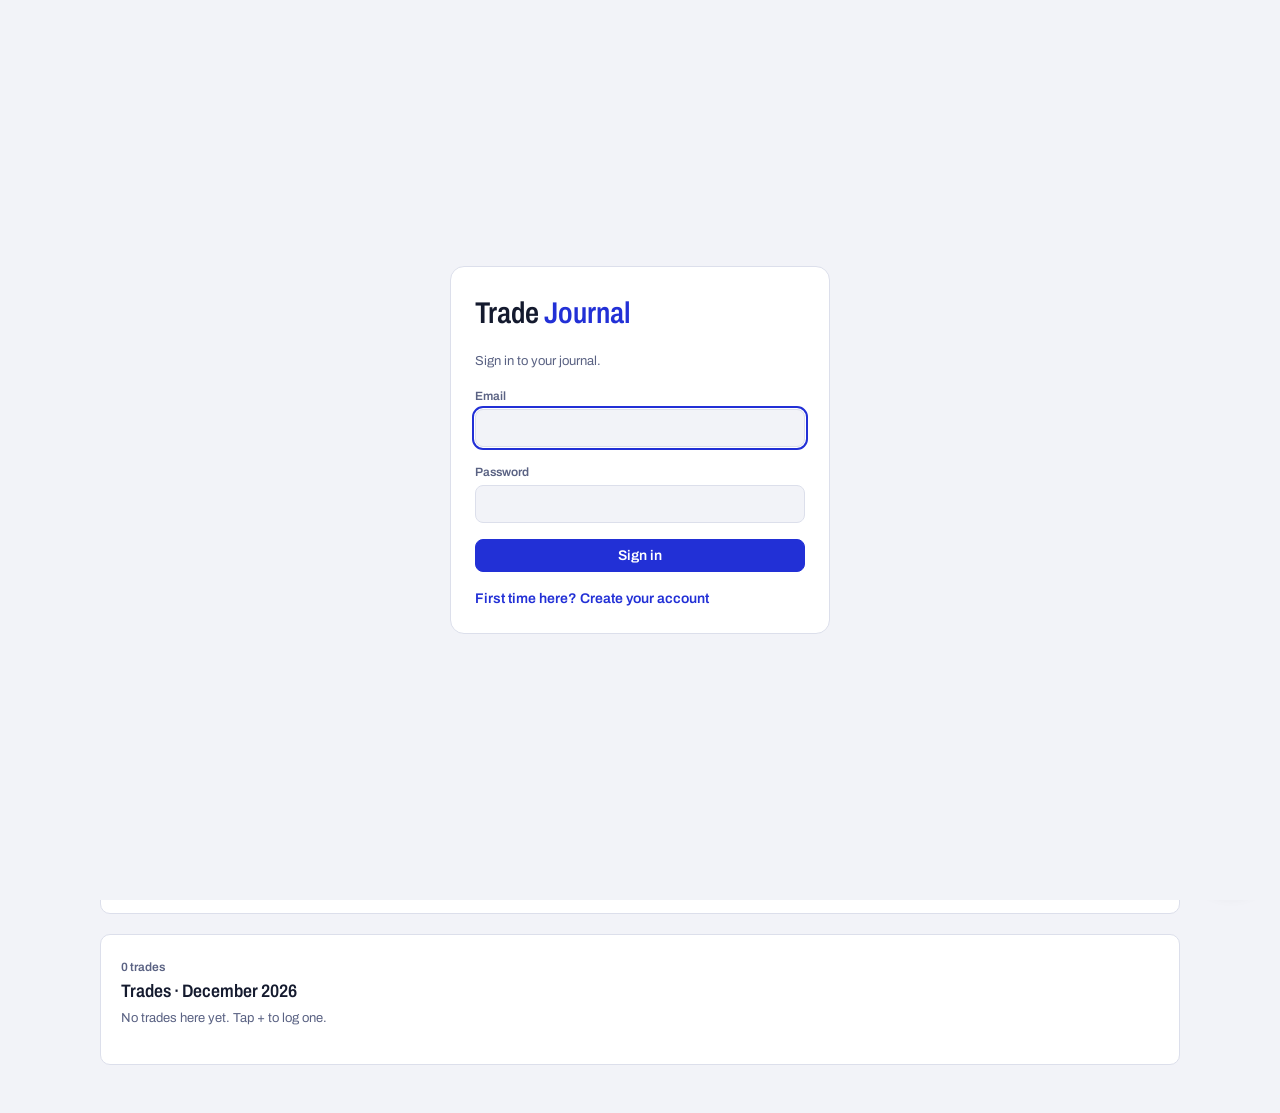
==== index.html @ 54bc0fe7 "Release 1.3.57" ====
<!doctype html>
<html lang="en">
  <head>
    <meta charset="utf-8" />
    <meta name="viewport" content="width=device-width,initial-scale=1,viewport-fit=cover" />
    <title>Trade Journal</title>
    <meta name="theme-color" content="#141a2e" />
    <link rel="manifest" href="manifest.webmanifest" />
    <link rel="icon" href="icons/icon-192.png" />
    <link rel="apple-touch-icon" href="icons/apple-touch-icon.png" />
    <meta name="apple-mobile-web-app-capable" content="yes" />
    <meta name="mobile-web-app-capable" content="yes" />
    <meta name="apple-mobile-web-app-status-bar-style" content="black-translucent" />
    <meta name="apple-mobile-web-app-title" content="Journal" />
    <link rel="preconnect" href="https://fonts.googleapis.com" />
    <link
      rel="stylesheet"
      href="https://fonts.googleapis.com/css2?family=Archivo:wdth,wght@75..100,400..800&family=IBM+Plex+Mono:wght@400;500;600&display=swap"
    />
    <link rel="stylesheet" href="css/app.css" />
  </head>
  <body>
    <div class="wrap">
      <header>
        <div class="brand">
          <h1>Trade <span>Journal</span></h1>
          <div class="segs mkt" role="radiogroup" aria-label="Market">
            <label class="seg"><input type="radio" name="mkt" value="fx" /><span>Forex</span></label
            ><label class="seg"><input type="radio" name="mkt" value="stocks" /><span>Invest</span></label>
          </div>
          <span class="acct"
            ><span class="acct"
              ><span class="sync" id="sync">Starting…</span
              ><button type="button" class="btn small ghost" id="signOut" hidden>Sign out</button></span
            ><button type="button" class="btn small ghost" id="openAdmin" hidden title="Admin">Admin</button
            ><button type="button" class="btn small ghost" id="openSettings" aria-label="Settings" title="Settings">
              ⚙
            </button></span
          >
        </div>
        <nav role="tablist">
          <button role="tab" data-tab="live" aria-selected="true">
            <span class="dot"></span>Journal <span class="count" id="cLive"></span>
          </button>
          <button role="tab" data-tab="backtest" aria-selected="false">
            <span class="dot"></span>Backtest <span class="count" id="cBt"></span>
          </button>
          <button role="tab" data-tab="analyze" aria-selected="false">Analyze</button>
          <button role="tab" data-tab="grading" aria-selected="false">Grading</button>
          <button role="tab" data-tab="accounts" aria-selected="false">Accounts</button>
          <button role="tab" data-tab="review" aria-selected="false">Review</button>
        </nav>
      </header>

      <main id="view-live">
        <div id="jv" class="jv">
          <section class="desk live" id="liveHead"></section>
          <div id="liveSim"></div>
          <div id="liveNotes"></div>
          <div id="liveNews"></div>
          <div id="liveCharts"></div>
          <div id="liveCal"></div>
          <div id="liveTable"></div>
        </div>
      </main>

      <main id="view-analyze" hidden></main>
      <main id="view-grading" hidden>
        <div class="panel grpanel">
          <span class="eyebrow">Setup grades</span>
          <h2>Grading</h2>
          <p class="hint">Per weekly phase: what a trade needs, what makes it C and what makes it A.</p>
          <div id="grEd"></div>
        </div>
      </main>
      <main id="view-review" hidden>
        <div id="rvTop"></div>
        <div id="prBox" hidden></div>
        <div id="rvBox"></div>
      </main>
      <div id="rvZoom" hidden>
        <div class="rvzbar">
          <button type="button" class="btn small ghost zgal" data-z="prev" aria-label="Previous timeframe" hidden>
            ‹</button
          ><span id="zTf" class="zgal" hidden></span
          ><button type="button" class="btn small ghost zgal" data-z="next" aria-label="Next timeframe" hidden>›</button
          ><span class="zgap zgal" hidden></span
          ><button type="button" class="btn small" data-z="out" aria-label="Zoom out">−</button
          ><span id="rvzPct">100%</span
          ><button type="button" class="btn small" data-z="in" aria-label="Zoom in">+</button
          ><button type="button" class="btn small ghost" data-z="reset">Fit</button
          ><button type="button" class="btn small" data-z="close" aria-label="Close">✕ Close</button>
        </div>
        <div class="rvzstage" id="rvzStage">
          <div class="rvzinner" id="rvzInner">
            <img alt="Chart" referrerpolicy="no-referrer" /><span class="rvmask tl"></span>
          </div>
        </div>
        <button type="button" class="zside l zgal" data-z="prev" aria-label="Previous timeframe" hidden>‹</button>
        <button type="button" class="zside r zgal" data-z="next" aria-label="Next timeframe" hidden>›</button>
        <p class="rvzhelp">Scroll or pinch to zoom · drag to move · double-click to zoom in · Esc to close</p>
      </div>
      <main id="view-accounts" hidden>
        <div class="panel">
          <span class="eyebrow">Trading accounts</span>
          <h2 id="acHead">Accounts</h2>
          <div class="acadd">
            <input
              type="text"
              id="acName"
              placeholder="New account, e.g. FTMO 100K Challenge"
              maxlength="60"
              aria-label="New account name"
              enterkeyhint="done"
            />
            <button type="button" class="btn small primary" id="acAddBtn">Add</button>
            <div class="acopts">
              <select id="acType" aria-label="Type">
                <option value="">Type…</option>
                <option value="challenge">Challenge</option>
                <option value="funded">Funded</option>
                <option value="demo">Demo</option>
                <option value="personal">Personal</option></select
              ><input
                type="number"
                id="acSize"
                placeholder="Initial size, e.g. 100000"
                min="0"
                step="any"
                inputmode="decimal"
                aria-label="Initial account size"
              /><select id="acCur" aria-label="Currency">
                <option>USD</option>
                <option>EUR</option>
                <option>GBP</option>
                <option>CHF</option>
                <option>CAD</option>
                <option>AUD</option>
                <option>JPY</option>
              </select>
            </div>
          </div>
        </div>
        <div id="acList" class="accards"></div>
        <div id="taxBox"></div>
      </main>

      <main id="view-backtest" hidden>
        <section class="desk bt" id="btFront">
          <div class="row spread">
            <h2><span>Backtest</span> projects</h2>
            <button class="btn btb" id="newProjBtn">New project</button>
          </div>
          <p class="hint" style="margin: 0">
            Run each backtest as a project with a fixed scope: one method, one period, a target number of trades. Then
            you can see which way of testing actually matches your live results.
          </p>
          <div class="projects" id="projList"></div>
        </section>
        <div class="sheet" id="projSheet" hidden>
          <div class="scrim" data-closeps></div>
          <div class="sheet-inner ps-inner" role="dialog" aria-modal="true" aria-labelledby="projFormTitle">
            <form id="projForm">
              <div class="row spread"><h2 id="projFormTitle">New backtest project</h2></div>
              <div class="fields">
                <label class="f"
                  ><span>Name</span><input type="text" id="pName" placeholder="EURUSD 2024 blind replay" required
                /></label>
                <label class="f fxonly"
                  ><span id="pPairsL">Pairs</span><input type="text" id="pPairs" placeholder="EURUSD, GBPUSD"
                /></label>
                <label class="f fxonly"><span>Period from</span><input type="date" id="pFrom" /></label>
                <label class="f fxonly"><span>Period to</span><input type="date" id="pTo" /></label>
                <label class="f fxonly"
                  ><span>Method</span
                  ><select id="pMethod">
                    <option value="">Not set</option>
                    <option value="blind">Bar replay, blind</option>
                    <option value="replay">Bar replay, not strictly blind</option>
                    <option value="scroll">Chart scroll (hindsight risk)</option>
                  </select></label
                >
                <label class="f fxonly"
                  ><span>Target trades</span><input type="number" id="pTarget" min="1" step="1" placeholder="50"
                /></label>
                <label class="f wide fxonly"
                  ><span>Focus or question to answer</span
                  ><textarea
                    id="pFocus"
                    placeholder="Does Phase 3 Reversal hold up when I decide the phase blind?"
                  ></textarea>
                </label>
              </div>
              <div class="row" style="margin-top: 14px">
                <button type="submit" class="btn btb" id="pSave">Start project</button
                ><button type="button" class="btn ghost" id="pCancel">Cancel</button
                ><button type="button" class="btn ghost danger" id="pDelete" hidden>Delete project</button>
              </div>
            </form>
          </div>
        </div>
        <div id="btSlot"></div>
      </main>

      <div class="sheet" id="viewer" hidden>
        <div class="scrim" data-closeviewer></div>
        <div class="sheet-inner viewer-inner" role="dialog" aria-modal="true" aria-label="Chart screenshots">
          <div class="formhead">
            <h3 id="viewerTitle">Charts</h3>
            <div class="segs" id="viewerTabs"></div>
            <button type="button" class="btn small ghost closex" data-closeviewer>Close</button>
          </div>
          <div class="viewimg" id="viewerImg"></div>
          <div class="viewnotes" id="viewerNotes" hidden></div>
          <p class="hint vhint" style="margin: 10px 0 0">Click the chart to zoom. Use ‹ › there to switch timeframe.</p>
        </div>
      </div>
      <div class="sheet" id="sheetS" hidden>
        <div class="scrim" data-closesheets></div>
        <div class="sheet-inner" role="dialog" aria-modal="true" aria-labelledby="sTitle">
          <form id="stockForm" autocomplete="off">
            <div class="formhead">
              <span class="chip" id="sChip">Live</span>
              <h3 id="sTitle">New invest trade</h3>
              <button type="button" class="btn small ghost closex" data-closesheets>Close</button>
            </div>
            <fieldset>
              <legend>Context</legend>
              <div class="fields">
                <label class="f" id="sProjField"
                  ><span>Project</span
                  ><select id="sProject"></select
                ></label>
                <label class="f" id="sBtField"><span>Backtested on</span><input type="date" id="sBtDate" /></label>
                <label class="f"
                  ><span>Ticker</span
                  ><input
                    type="text"
                    id="sTicker"
                    list="sTickers"
                    required
                    maxlength="12"
                    autocapitalize="characters"
                    spellcheck="false"
                /></label>
                <label class="f"><span>Entry date</span><input type="date" id="sDate" required /></label>
                <label class="f"
                  ><span>Close date <em class="opt">empty = open</em></span
                  ><input type="date" id="sClose"
                /></label>
                <label class="f"
                  ><span>Account</span
                  ><select id="sAccount"></select
                ></label>
                <label class="f f-status"><span>Status</span><select id="sStatus"><option value="taken">Taken</option><option value="pending">Pending</option><option value="expired">Expired</option><option value="missed">Missed</option></select></label>
              </div>
            </fieldset>
            <fieldset>
              <legend>Analysis</legend>
              <div class="fields">
                <div class="f">
                  <span>Phase</span>
                  <div class="segs" id="seg-sphase"></div>
                </div>
              </div>
              <details class="subsec">
                <summary><span>12 Monthly</span><span class="sumval" id="sSum12"></span></summary>
                <div class="fields" style="margin-bottom: 10px">
                  <div class="f">
                    <span>Market structure</span>
                    <div class="mstf" role="radiogroup" aria-label="12 Monthly market structure">
                      <label class="seg msok"><input type="radio" name="s12mss" value="for" /><span>✓ With</span></label
                      ><label class="seg msno"
                        ><input type="radio" name="s12mss" value="against" /><span>✗ Against</span></label
                      >
                    </div>
                  </div>
                </div>
                <div class="s12w" hidden>
                  <div class="fields">
                    <div class="f">
                      <span>Pattern <em class="opt">optional</em></span>
                      <div class="segs" id="seg-s12bm"></div>
                    </div>
                  </div>
                </div>
                <div class="s12a" hidden>
                  <div class="fields">
                    <div class="f">
                      <span>Back to previous structure</span>
                      <div class="segs" id="seg-s12ret"></div>
                    </div>
                  </div>
                </div>
                <div class="shots" style="margin-top: 12px">
                  <div class="shot">
                    <span class="eyebrow">Chart</span>
                    <div class="linkrow">
                      <input
                        type="url"
                        class="shotlink"
                        id="sl-m12"
                        data-slink="m12"
                        placeholder="Paste a TradingView link"
                        aria-label="12 Monthly chart link"
                        autocomplete="off"
                        spellcheck="false"
                      /><a class="btn small" id="slo-m12" target="_blank" rel="noopener" hidden>Open ↗</a>
                    </div>
                    <a class="shotprev" id="slp-m12" target="_blank" rel="noopener" hidden
                      ><img alt="12 Monthly chart" loading="lazy" onerror="this.parentNode.hidden=true"
                    /></a>
                  </div>
                </div>
              </details>
              <details class="subsec">
                <summary><span>6 Monthly</span><span class="sumval" id="sSum6"></span></summary>
                <div class="fields" style="margin-bottom: 10px">
                  <div class="f">
                    <span>Market structure</span>
                    <div class="mstf" role="radiogroup" aria-label="6 Monthly market structure">
                      <label class="seg msok"><input type="radio" name="s6mss" value="for" /><span>✓ With</span></label
                      ><label class="seg msno"
                        ><input type="radio" name="s6mss" value="against" /><span>✗ Against</span></label
                      >
                    </div>
                  </div>
                </div>
                <div class="sA">
                  <div class="fields">
                    <div class="f">
                      <span>BM</span>
                      <div class="segs" id="seg-s6bm"></div>
                    </div>
                  </div>
                </div>
                <div class="sB">
                  <div class="fields">
                    <div class="f">
                      <span>Back to previous MS</span>
                      <div class="segs" id="seg-s6ret"></div>
                    </div>
                  </div>
                </div>
                <div class="shots" style="margin-top: 12px">
                  <div class="shot">
                    <span class="eyebrow">Chart</span>
                    <div class="linkrow">
                      <input
                        type="url"
                        class="shotlink"
                        id="sl-m6"
                        data-slink="m6"
                        placeholder="Paste a TradingView link"
                        aria-label="6 Monthly chart link"
                        autocomplete="off"
                        spellcheck="false"
                      /><a class="btn small" id="slo-m6" target="_blank" rel="noopener" hidden>Open ↗</a>
                    </div>
                    <a class="shotprev" id="slp-m6" target="_blank" rel="noopener" hidden
                      ><img alt="6 Monthly chart" loading="lazy" onerror="this.parentNode.hidden=true"
                    /></a>
                  </div>
                </div>
              </details>
              <details class="subsec">
                <summary><span>3 Monthly</span><span class="sumval" id="sSum3"></span></summary>
                <div class="fields" style="margin-bottom: 10px">
                  <div class="f">
                    <span>Market structure</span>
                    <div class="mstf" role="radiogroup" aria-label="3 Monthly market structure">
                      <label class="seg msok"><input type="radio" name="s3mss" value="for" /><span>✓ With</span></label
                      ><label class="seg msno"
                        ><input type="radio" name="s3mss" value="against" /><span>✗ Against</span></label
                      >
                    </div>
                  </div>
                </div>
                <div class="f" style="margin-bottom: 10px">
                  <span id="sPros3Lbl">Pros</span>
                  <div class="ms" id="sPros3" data-kind="for"></div>
                </div>
                <div class="shots" style="margin-top: 12px">
                  <div class="shot">
                    <span class="eyebrow">Chart</span>
                    <div class="linkrow">
                      <input
                        type="url"
                        class="shotlink"
                        id="sl-m3"
                        data-slink="m3"
                        placeholder="Paste a TradingView link"
                        aria-label="3 Monthly chart link"
                        autocomplete="off"
                        spellcheck="false"
                      /><a class="btn small" id="slo-m3" target="_blank" rel="noopener" hidden>Open ↗</a>
                    </div>
                    <a class="shotprev" id="slp-m3" target="_blank" rel="noopener" hidden
                      ><img alt="3 Monthly chart" loading="lazy" onerror="this.parentNode.hidden=true"
                    /></a>
                  </div>
                </div>
              </details>
              <details class="subsec">
                <summary><span>Monthly</span><span class="sumval" id="sSumM"></span></summary>
                <div class="fields" style="margin-bottom: 10px">
                  <div class="f">
                    <span>Market structure</span>
                    <div class="mstf" role="radiogroup" aria-label="Monthly market structure">
                      <label class="seg msok"><input type="radio" name="s1mss" value="for" /><span>✓ With</span></label
                      ><label class="seg msno"
                        ><input type="radio" name="s1mss" value="against" /><span>✗ Against</span></label
                      >
                    </div>
                  </div>
                </div>
                <div class="f" style="margin-bottom: 10px">
                  <span id="sPros1Lbl">Pros</span>
                  <div class="ms" id="sPros1" data-kind="for"></div>
                </div>
                <div class="shots" style="margin-top: 12px">
                  <div class="shot">
                    <span class="eyebrow">Chart</span>
                    <div class="linkrow">
                      <input
                        type="url"
                        class="shotlink"
                        id="sl-mo"
                        data-slink="mo"
                        placeholder="Paste a TradingView link"
                        aria-label="Monthly chart link"
                        autocomplete="off"
                        spellcheck="false"
                      /><a class="btn small" id="slo-mo" target="_blank" rel="noopener" hidden>Open ↗</a>
                    </div>
                    <a class="shotprev" id="slp-mo" target="_blank" rel="noopener" hidden
                      ><img alt="Monthly chart" loading="lazy" onerror="this.parentNode.hidden=true"
                    /></a>
                  </div>
                </div>
              </details>
              <details class="subsec">
                <summary><span>Weekly</span><span class="sumval" id="sSumW"></span></summary>
                <div class="fields" style="margin-bottom: 10px">
                  <div class="f">
                    <span>Market structure</span>
                    <div class="mstf" role="radiogroup" aria-label="Weekly market structure">
                      <label class="seg msok"><input type="radio" name="swmss" value="for" /><span>✓ With</span></label
                      ><label class="seg msno"
                        ><input type="radio" name="swmss" value="against" /><span>✗ Against</span></label
                      >
                    </div>
                  </div>
                </div>
                <div class="fields">
                  <div class="f">
                    <span>Pattern</span>
                    <div class="segs" id="seg-swpat"></div>
                  </div>
                </div>
                <div class="shots" style="margin-top: 12px">
                  <div class="shot">
                    <span class="eyebrow">Chart</span>
                    <div class="linkrow">
                      <input
                        type="url"
                        class="shotlink"
                        id="sl-wk"
                        data-slink="wk"
                        placeholder="Paste a TradingView link"
                        aria-label="Weekly chart link"
                        autocomplete="off"
                        spellcheck="false"
                      /><a class="btn small" id="slo-wk" target="_blank" rel="noopener" hidden>Open ↗</a>
                    </div>
                    <a class="shotprev" id="slp-wk" target="_blank" rel="noopener" hidden
                      ><img alt="Weekly chart" loading="lazy" onerror="this.parentNode.hidden=true"
                    /></a>
                  </div>
                </div>
              </details>
            </fieldset>
            <fieldset>
              <legend>Execution</legend>
              <div class="fields">
                <label class="f" id="sFxF" hidden
                  ><span id="sFxL">Rate</span><input type="number" id="sFx" min="0" step="any" inputmode="decimal"
                /></label>
                <label class="f liveonly curf"
                  ><span>Currency</span
                  ><select id="sCur">
                    <option>USD</option>
                    <option>EUR</option>
                    <option>GBP</option>
                    <option>CAD</option>
                    <option>CHF</option>
                  </select></label
                >
                <label class="f liveonly"
                  ><span>Shares bought</span><input type="number" id="sShares" min="0" step="any" inputmode="decimal"
                /></label>
                <label class="f"
                  ><span id="sEntryL">Entry</span><input type="number" id="sEntry" step="any" inputmode="decimal"
                /></label>
                <label class="f"
                  ><span id="sStopL">Initial stop</span><input type="number" id="sStop" step="any" inputmode="decimal"
                /></label>
              </div>
              <p class="hint" id="sWHint" style="margin: 6px 0 0"></p>
              <div class="exits">
                <div class="exhead">
                  <span class="eyebrow">Exits</span><span class="hint" id="sPlanHint" style="margin: 0"></span>
                </div>
                <div id="sExits"></div>
                <button type="button" class="btn small" id="sAddExit">+ Add exit</button>
              </div>
              <p class="hint" id="sFxLine" style="margin: 0 0 8px" hidden></p>
              <div class="exsum" id="sExSum"></div>
            </fieldset>
            <fieldset>
              <legend>Notes</legend>
              <div class="fields">
                <label class="f wide">
                  <textarea
                    id="sNotes"
                    rows="4"
                    aria-label="Notes"
                    style="resize: vertical; font: 15px/1.5 var(--body)"
                  ></textarea>
                </label>
              </div>
            </fieldset>
            <div class="formbar">
              <button type="submit" class="btn" id="sSave">Save trade</button
              ><button type="button" class="btn ghost" data-closesheets>Cancel</button><span class="spacer"></span
              ><button
                type="button"
                class="btn ghost"
                id="sCopyAn"
                hidden
                title="Copy the analysis with chart links and the share link, ready to paste anywhere"
              >
                Copy analysis</button
              ><button type="button" class="btn ghost" id="sShare" hidden>Share</button
              ><button type="button" class="btn ghost" id="sDup" hidden>Duplicate</button
              ><button type="button" class="btn ghost danger" id="sDel" hidden>Delete</button>
            </div>
            <div class="shrbar" id="sShareBar" hidden>
              <div class="shrhead">
                <span><b>Shared</b> · anyone with the link can view it, read-only</span>
                <span class="shrviews"
                  ><svg
                    viewBox="0 0 24 24"
                    width="15"
                    height="15"
                    fill="none"
                    stroke="currentColor"
                    stroke-width="1.8"
                    stroke-linecap="round"
                    stroke-linejoin="round"
                    aria-hidden="true"
                  >
                    <path d="M2 12s3.6-7 10-7 10 7 10 7-3.6 7-10 7S2 12 2 12z" />
                    <circle cx="12" cy="12" r="3" /></svg
                  ><span id="sShareViews"></span
                ></span>
              </div>
              <div class="shrrow">
                <input type="text" id="sShareUrl" readonly aria-label="Share link" />
                <button type="button" class="btn small" id="sShareCopy">Copy</button
                ><button type="button" class="btn small ghost danger" id="sShareOff">Stop sharing</button>
              </div>
            </div>
          </form>
        </div>
      </div>
      <datalist id="sTickers"></datalist><datalist id="sAccounts"></datalist>
      <div class="sheet" id="sheet2" hidden>
        <div class="scrim" data-closesheet2></div>
        <div class="sheet-inner" role="dialog" aria-modal="true" aria-labelledby="f2Title">
          <form id="tradeForm2" autocomplete="off">
            <div class="formhead">
              <span class="chip" id="f2Chip">Live</span>
              <h3 id="f2Title">New trade</h3>
              <span class="row" id="f2Walk" hidden style="gap:6px;align-items:center"
                ><button type="button" class="btn small ghost" id="f2WPrev">‹ Back</button
                ><small class="hint" style="margin:0" id="f2WNum"></small
                ><button type="button" class="btn small ghost" id="f2WNext">Skip ›</button></span
              >
              <button type="button" class="btn small ghost closex" data-closesheet2>Close</button>
            </div>
            <p class="hint" id="f2Stale" hidden>
              This trade was saved elsewhere. <button type="button" class="btn small" id="f2Reload">Load the saved version</button>
              (your changes here are lost)
            </p>
            <fieldset>
              <legend>Context</legend>
              <div class="fields">
                <label class="f" id="f2ProjField"
                  ><span>Project</span
                  ><select id="f2Project"></select
                ></label>
                <label class="f" id="f2BtField"><span>Backtested on</span><input type="date" id="f2BtDate" /></label>
                <div class="f">
                  <span id="f2PairLbl">Pair</span>
                  <div class="combo-wrap">
                    <input
                      type="text"
                      id="f2Pair"
                      role="combobox"
                      aria-labelledby="f2PairLbl"
                      aria-controls="f2PairList"
                      aria-expanded="false"
                      aria-autocomplete="list"
                      autocomplete="off"
                      spellcheck="false"
                      required
                    /><button type="button" class="combo-btn" id="f2PairBtn" tabindex="-1" aria-label="Show all pairs">
                      ▾
                    </button>
                    <ul class="combo-list" id="f2PairList" role="listbox" hidden></ul>
                  </div>
                </div>
                <label class="f"><span>Date</span><input type="date" id="f2Date" required /></label>
                <label class="f"><span>Close date</span><input type="date" id="f2Close" /></label>
                <label class="f"
                  ><span>Account</span
                  ><select id="f2Account"></select
                ></label>
                <div class="f">
                  <span>Direction</span>
                  <div class="segs" id="seg-f2dir"></div>
                </div>
                <label class="f f-status"><span>Status</span><select id="f2Status"><option value="taken">Taken</option><option value="pending">Pending</option><option value="expired">Expired</option><option value="missed">Missed</option></select></label>
              </div>
            </fieldset>
            <fieldset id="f2Analysis" class="collapsible">
              <legend>
                <button
                  type="button"
                  class="legend-toggle"
                  aria-expanded="true"
                  title="Open or close Weekly, Daily and 4H"
                >
                  <span class="chev">▸</span>Analysis
                </button>
              </legend>
              <p class="scoreline" id="f2Score"></p>
              <button type="button" class="btn small ghost f2charts" id="f2ViewCharts" hidden></button>
              <a
                class="btn small ghost f2charts tvrp"
                id="f2Replay"
                target="_blank"
                rel="noopener"
                hidden
                title="Open the 4H chart on TradingView; with the extension, bar replay starts at the trade's close date"
                >Replay ↗</a
              >
              <div class="fields">
                <div class="f">
                  <span>Setup</span>
                  <div class="segs" id="seg-f2setup"></div>
                </div>
                <label class="f" hidden
                  ><span>Trade concept</span
                  ><select id="f2Concept">
                    <option value="">Choose…</option>
                    <option>Continuation</option>
                    <option>Reversal</option>
                    <option>Pattern in Pattern</option>
                    <option>Daily Retrace</option>
                    <option>Push IC Push</option>
                    <option>Weekly - 4H</option>
                  </select></label
                >
              </div>
              <details class="subsec">
                <summary><span>Weekly</span><span class="sumval" id="f2SumW"></span></summary>
                <div class="wgrp">
                  <span class="wgl">Context</span>
                  <div class="fields">
                    <div class="f">
                      <span>Weekly phase</span>
                      <div class="segs" id="seg-f2fase"></div>
                    </div>
                    <div class="f">
                      <span>Inner / outer</span>
                      <div class="segs" id="seg-f2wstruct"></div>
                    </div>
                  </div>
                </div>
                <div class="wgrp">
                  <span class="wgl">Structure</span>
                  <div class="fields">
                    <div class="f">
                      <span>Market trend</span>
                      <div class="mstf" role="radiogroup" aria-label="Market trend">
                        <label class="seg"
                          ><input type="radio" name="f2trend" value="bull" /><span>↑ Bullish</span></label
                        ><label class="seg"
                          ><input type="radio" name="f2trend" value="bear" /><span>↓ Bearish</span></label
                        ><label class="seg"
                          ><input type="radio" name="f2trend" value="range" /><span>↔ Ranging</span></label
                        >
                      </div>
                    </div>
                    <div class="f">
                      <span>Market structure</span>
                      <div class="mstf" role="radiogroup" aria-label="Weekly market structure">
                        <label class="seg msok"
                          ><input type="radio" name="f2wms" value="for" /><span>✓ With</span></label
                        ><label class="seg msno"
                          ><input type="radio" name="f2wms" value="against" /><span>✗ Against</span></label
                        >
                      </div>
                    </div>
                  </div>
                </div>
                <div class="wgrp">
                  <span class="wgl">Pattern</span>
                  <div class="fields">
                    <label class="f"
                      ><span>Weekly pattern</span
                      ><select id="f2WPat">
                        <option value="">No pattern</option>
                        <option>Continuation</option>
                        <option>Reversal</option>
                        <option>Pattern in Pattern</option>
                      </select></label
                    >
                    <label class="f" id="f2WPatSubF" hidden
                      ><span>Pattern variant <em class="opt">optional</em></span
                      ><select id="f2WPatSub"></select
                    ></label>
                  </div>
                </div>
                <div class="wgrp pc">
                  <span class="wgl">Pros & cons</span>
                  <div class="fields">
                    <div class="f">
                      <span id="f2ProsLbl">Pros</span>
                      <div class="ms" id="f2Pros" data-kind="for"></div>
                    </div>
                    <div class="f">
                      <span id="f2ConsLbl">Cons</span>
                      <div class="ms" id="f2Cons" data-kind="against"></div>
                    </div>
                  </div>
                </div>
                <div class="wgrp"><div class="shots" id="f2ShotW"></div></div>
              </details>
              <details class="subsec">
                <summary><span>Daily</span><span class="sumval" id="f2SumD"></span></summary>
                <div class="fields">
                  <label class="f" id="f2DPatField" hidden
                    ><span>Daily pattern</span
                    ><select id="f2DPat">
                      <option value="">Choose…</option>
                      <option>Continuation</option>
                      <option>Reversal</option>
                      <option>Pattern in Pattern</option>
                      <option>Daily Retrace</option>
                      <option>Push IC Push</option>
                    </select></label
                  >
                  <label class="f" id="f2VarField" hidden
                    ><span>Pattern variant <em class="opt">optional</em></span
                    ><select id="f2Variant">
                      <option value="">Pick a trade concept first</option>
                    </select></label
                  >
                  <div class="f">
                    <span>Market structure</span>
                    <div class="mstf" role="radiogroup" aria-label="Daily market structure">
                      <label class="seg msok"><input type="radio" name="f2dms" value="for" /><span>✓ With</span></label
                      ><label class="seg msno"
                        ><input type="radio" name="f2dms" value="against" /><span>✗ Against</span></label
                      >
                    </div>
                  </div>
                </div>
                <div class="fields" style="margin-top: 12px">
                  <div class="f wide">
                    <span id="f2DProsLbl">Pros</span>
                    <div class="ms" id="f2DPros" data-kind="for"></div>
                  </div>
                </div>
                <div class="shots" id="f2ShotD" style="margin-top: 14px"></div>
              </details>
              <details class="subsec">
                <summary><span>4H</span><span class="sumval" id="f2SumH"></span></summary>
                <div class="fields">
                  <label class="f"
                    ><span>4H entry</span
                    ><select id="f2Entry">
                      <option value="">Choose…</option>
                    </select></label
                  >
                  <div class="f">
                    <span>Market structure</span>
                    <div class="mstf" role="radiogroup" aria-label="4H market structure">
                      <label class="seg msok"><input type="radio" name="f2hms" value="for" /><span>✓ With</span></label
                      ><label class="seg msno"
                        ><input type="radio" name="f2hms" value="against" /><span>✗ Against</span></label
                      >
                    </div>
                  </div>
                </div>
                <div class="f" style="margin-top: 12px">
                  <span id="f2HProsLbl">4H pros</span>
                  <div class="ms" id="f2HPros" data-kind="for"></div>
                </div>
                <div class="checks">
                  <label class="checkline"><input type="checkbox" id="f2Scale" /><span>Scale-in</span></label>
                </div>
                <div class="shots" id="f2ShotH" style="margin-top: 14px"></div>
                <div id="f2EcBlock" class="ecblock" hidden>
                  <div class="f">
                    <span>Reversal on</span>
                    <div class="segs" id="seg-f2ectf"></div>
                  </div>
                  <div class="shots" id="f2ShotL" style="margin-top: 12px"></div>
                </div>
                <div class="fields" style="margin-top: 14px">
                  <label class="f"
                    ><span>Planned entry price</span
                    ><input type="number" step="any" inputmode="decimal" id="f2PlanEntry"
                  /></label>
                  <label class="f"
                    ><span>Stop loss (pips)</span
                    ><input type="number" step="any" min="0" inputmode="decimal" id="f2SlPips"
                  /></label>
                  <label class="f"
                    ><span>Take profit (pips)</span
                    ><input type="number" step="any" min="0" inputmode="decimal" id="f2TpPips"
                  /></label>
                  <div class="f"><span>Planned R:R</span><b class="num rr" id="f2RR">—</b></div>
                </div>
              </details>
            </fieldset>
            <fieldset>
              <legend>Result</legend>
              <div class="fields">
                <div class="f">
                  <span>Outcome</span>
                  <div class="segs" id="seg-f2out"></div>
                </div>
                <label class="f"
                  ><span>Result (R)</span><input type="number" step="any" inputmode="decimal" id="f2R"
                /></label>
                <label class="f"
                  ><span>Max R reached <em class="opt">optional</em></span
                  ><input type="number" step="any" min="0" inputmode="decimal" id="f2MaxR"
                /></label>
                <label class="f"
                  ><span>Exit</span
                  ><select id="f2Exit">
                    <option value="">Choose…</option>
                  </select></label
                >
                <div class="f wide">
                  <span>According to plan?</span>
                  <div class="segs" id="seg-f2eval"></div>
                  <small class="hint" id="f2RevNote" style="margin: 6px 0 0" hidden></small>
                </div>
              </div>
            </fieldset>
            <fieldset>
              <legend>Notes</legend>
              <div class="fields">
                <label class="f wide">
                  <textarea
                    id="f2Notes"
                    rows="4"
                    aria-label="Notes"
                    style="resize: vertical; font: 15px/1.5 var(--body)"
                  ></textarea>
                </label>
              </div>
            </fieldset>
            <div class="formbar">
              <button type="submit" class="btn" id="f2Save">Save trade</button
              ><button type="button" class="btn ghost" data-closesheet2>Cancel</button><span class="spacer"></span
              ><button
                type="button"
                class="btn ghost"
                id="f2CopyAn"
                hidden
                title="Copy the analysis with chart links and the share link, ready to paste anywhere"
              >
                Copy analysis</button
              ><button type="button" class="btn ghost" id="f2Share" hidden>Share</button
              ><button type="button" class="btn ghost" id="f2Dup" hidden>Duplicate</button
              ><button type="button" class="btn ghost danger" id="f2Del" hidden>Delete</button>
            </div>
            <div class="shrbar" id="f2ShareBar" hidden>
              <div class="shrhead">
                <span><b>Shared</b> · anyone with the link can view it, read-only</span>
                <span class="shrviews"
                  ><svg
                    viewBox="0 0 24 24"
                    width="15"
                    height="15"
                    fill="none"
                    stroke="currentColor"
                    stroke-width="1.8"
                    stroke-linecap="round"
                    stroke-linejoin="round"
                    aria-hidden="true"
                  >
                    <path d="M2 12s3.6-7 10-7 10 7 10 7-3.6 7-10 7S2 12 2 12z" />
                    <circle cx="12" cy="12" r="3" /></svg
                  ><span id="f2ShareViews"></span
                ></span>
              </div>
              <div class="shrrow">
                <input type="text" id="f2ShareUrl" readonly aria-label="Share link" />
                <button type="button" class="btn small" id="f2ShareCopy">Copy</button
                ><button type="button" class="btn small ghost danger" id="f2ShareOff">Stop sharing</button>
              </div>
            </div>
          </form>
        </div>
      </div>
      <div class="sheet" id="admSheet" hidden>
        <div class="scrim" data-closeadm></div>
        <div class="sheet-inner np-inner" role="dialog" aria-modal="true" aria-labelledby="admTitle">
          <div class="admhead">
            <h3 id="admTitle">Admin</h3>
            <button type="button" class="btn small ghost" data-closeadm aria-label="Close">✕</button>
          </div>
          <div class="settabs" role="tablist">
            <button type="button" role="tab" data-admtab="roles" aria-selected="true">Roles</button
            ><button type="button" role="tab" data-admtab="users">Users</button>
          </div>
          <section data-admpane="roles">
            <div class="rolesplit">
              <div class="rolelist" id="roleList"></div>
              <div class="roleedit" id="roleEdit"></div>
            </div>
          </section>
          <section data-admpane="users" hidden><div id="userList"></div></section>
          <span class="hint nstat" id="admStat"></span>
        </div>
      </div>
      <div class="sheet" id="setSheet" hidden>
        <div class="scrim" data-closeset></div>
        <div class="sheet-inner np-inner" role="dialog" aria-modal="true" aria-labelledby="setTitle">
          <form id="setForm" autocomplete="off">
            <h3 id="setTitle">Settings</h3>
            <div class="setbody">
              <div class="settabs" role="tablist" aria-orientation="vertical">
                <button type="button" role="tab" data-settab="look">Look</button
                ><button type="button" role="tab" data-settab="fx">Forex</button
                ><button type="button" role="tab" data-settab="st">Invest</button
                ><button type="button" role="tab" data-settab="news">News</button
                ><button type="button" role="tab" data-settab="rev">Reviews</button
                ><button type="button" role="tab" data-settab="ext" hidden>Extension</button
                ><button type="button" role="tab" data-settab="data">Data</button>
              </div>
              <div class="setpanes">
                <section class="setsec" data-setpane="look">
                  <div class="setrow">
                    <span class="setl">Theme</span>
                    <div class="segs" id="seg-stheme"></div>
                  </div>
                  <div class="setrow">
                    <span class="setl">Primary<small>Buttons, tabs, backtest</small></span>
                    <div class="swatches" id="sAccent" role="radiogroup" aria-label="Primary colour"></div>
                  </div>
                  <div class="setrow">
                    <span class="setl">Secondary<small>Journal, live trades</small></span>
                    <div class="swatches" id="sAccent2" role="radiogroup" aria-label="Secondary colour"></div>
                  </div>
                </section>
                <section class="setsec" data-setpane="fx" hidden>
                  <div class="setrow">
                    <span class="setl">Journal opens on</span>
                    <div class="segs" id="seg-speriod"></div>
                  </div>
                </section>
                <section class="setsec" data-setpane="rev" hidden>
                  <p class="hint" style="margin: 0 0 12px">
                    The layout of your period reviews. Each section becomes its own block in a review.
                  </p>
                  <div id="tplEd"></div>
                </section>
                <section class="setsec" data-setpane="news" hidden>
                  <p class="hint" style="margin: 0">
                    Adds Forex Factory news to your own calendar, with reminders before each event. It stays up to date
                    by itself.
                  </p>
                  <div class="setrow">
                    <span class="setl">Which news</span
                    ><select id="nLvl">
                      <option value="news">Heavy, high and medium</option>
                      <option value="news-high">Heavy and high</option>
                      <option value="news-heavy">Heavy only (CPI, NFP, rates)</option>
                    </select>
                  </div>
                  <div class="setrow" style="align-items: start">
                    <span class="setl">Reminders<small>Up to 2</small></span>
                    <div>
                      <div id="nRems" class="nrems"></div>
                      <button type="button" class="addf" id="nRemAdd">+ Add reminder</button>
                    </div>
                  </div>
                  <div class="setrow">
                    <span class="setl">Add to</span>
                    <div class="row" style="gap: 6px; flex-wrap: wrap">
                      <a class="btn small" id="nGoogle" target="_blank" rel="noopener" hidden>Google Calendar</a
                      ><a class="btn small" id="nApple">Apple Calendar</a
                      ><a class="btn small" id="nOutlook" target="_blank" rel="noopener">Outlook</a
                      ><button type="button" class="btn small ghost" id="nCopy">Copy link</button>
                    </div>
                  </div>
                  <p class="hint" style="margin: 0" id="nMsg">
                    To change reminders later, remove the calendar and add it again.
                  </p>
                </section>
                <section class="setsec" data-setpane="ext" hidden><div id="extGuide"></div></section>
                <section class="setsec" data-setpane="data" hidden>
                  <div class="datablk">
                    <b>Backup</b>
                    <p class="hint">
                      A full copy of everything: forex and invest trades with their screenshots, projects, accounts and
                      settings. Keep one before big changes, or use it to move to another account.
                    </p>
                    <div class="row" style="gap: 6px">
                      <button type="button" class="btn small" data-backup>Back up everything</button
                      ><label class="btn small ghost" for="restoreIn">Restore backup</label>
                    </div>
                  </div>
                  <div class="datablk">
                    <b>Spreadsheet or AI (CSV)</b>
                    <p class="hint">
                      One row per trade with readable columns: your analysis per timeframe, the result and, for forex,
                      the setup grade. Importing updates trades that already exist and keeps their screenshots.
                    </p>
                    <div class="segs" id="seg-csvmk"></div>
                    <label class="checkline" id="csvAmtRow"
                      ><input type="checkbox" id="csvAmounts" /><span
                        >Include amounts <small class="hint">shares, P&amp;L, exchange rate, account</small></span
                      ></label
                    >
                    <div class="row" style="gap: 6px">
                      <button type="button" class="btn small" data-export>Export CSV</button
                      ><label class="btn small ghost" for="imp">Import CSV</label>
                    </div>
                  </div>
                  <p class="hint ioMsg" id="setIo" style="margin: 0"></p>
                  <div class="datablk" id="binBlk" hidden>
                    <b>Bin</b>
                    <p class="hint">Deleted trades wait here for 7 days, then they are removed for good.</p>
                    <div id="binList"></div>
                  </div>
                  <div class="datablk dangerblk">
                    <b>Delete data</b>
                    <p class="hint">Removes trades for good, on all your devices. Make a backup first.</p>
                    <div>
                      <button type="button" class="btn small dangerb" id="wipeOpen">Delete…</button>
                      <div class="wipebox" id="wipeBox" hidden>
                        <label class="f"
                          ><span>What to delete</span
                          ><select id="wipeWhat">
                            <option value="fx">All forex trades and projects</option>
                            <option value="stocks">All invest trades and projects</option>
                            <option value="all">Everything (trades, projects, accounts)</option>
                          </select></label
                        >
                        <p class="hint" id="wipeCount" style="margin: 0"></p>
                        <label class="checkline"
                          ><input type="checkbox" id="wipeBk" /><span
                            >I made a backup first
                            <button type="button" class="linkish" data-backup>Back up now</button></span
                          ></label
                        >
                        <label class="f"
                          ><span>Type <b>DELETE</b> to confirm</span
                          ><input type="text" id="wipeTxt" autocomplete="off" spellcheck="false"
                        /></label>
                        <div class="row" style="gap: 6px">
                          <button type="button" class="btn small" id="wipeCancel">Cancel</button
                          ><button type="button" class="btn small dangerb solid" id="wipeGo" disabled>
                            Delete permanently
                          </button>
                        </div>
                      </div>
                    </div>
                  </div>
                  <p class="hint" id="appVer" style="margin: 14px 0 0"></p>
                </section>
                <section class="setsec" data-setpane="st" hidden>
                  <div class="setrow">
                    <span class="setl">Journal opens on</span>
                    <div class="segs" id="seg-speriod2"></div>
                  </div>
                  <div class="setrow">
                    <span class="setl">Capital gains tax<small>Shown under Accounts</small></span>
                    <div class="cgtset">
                      <label class="checkline"
                        ><input type="checkbox" id="sCgtOn" /><span>Show tax estimates</span></label
                      >
                      <div class="cgtrow">
                        <label class="f"
                          ><span>Rate (%)</span
                          ><input type="number" id="sCgtRate" min="0" max="100" step="any" inputmode="decimal"
                        /></label>
                        <label class="f"
                          ><span>Yearly exemption (€)</span
                          ><input type="number" id="sCgtEx" min="0" step="any" inputmode="decimal"
                        /></label>
                      </div>
                      <small class="hint" style="margin: 0"
                        >Default is Belgium: 10% and a €10,000 exemption. Whether your broker withholds is set per
                        account, under Accounts. Turn the estimates off to only see gains in euros.</small
                      >
                    </div>
                  </div>
                </section>
              </div>
            </div>
            <p class="hint" style="margin: 0">Saved to your account, so your phone and PC look the same.</p>

            <div class="row" style="justify-content: flex-end">
              <button type="button" class="btn ghost" data-closeset>Done</button>
            </div>
          </form>
        </div>
      </div>
      <div class="sheet" id="newProj" hidden>
        <div class="scrim" data-closenp></div>
        <div class="sheet-inner np-inner" role="dialog" aria-modal="true" aria-labelledby="npTitle">
          <form id="npForm" autocomplete="off">
            <h3 id="npTitle">New backtest project</h3>
            <label class="f"><span>Name</span><input type="text" id="npName" required maxlength="80" /></label>
            <div class="row" style="justify-content: flex-end">
              <button type="button" class="btn ghost" data-closenp>Cancel</button
              ><button type="submit" class="btn btb">Create project</button>
            </div>
          </form>
        </div>
      </div>
      <div class="fpop" id="fpop" hidden role="dialog" aria-label="Add filter"></div>
      <button type="button" class="fab" id="fab" aria-label="New trade">+</button>
      <div class="toastfix" id="toast" role="status"></div>
      <datalist id="pairs">
        <option>USDJPY</option>
        <option>USDCHF</option>
        <option>USDCAD</option>
        <option>EURGBP</option>
        <option>EURCHF</option>
        <option>EURCAD</option>
        <option>EURNZD</option>
        <option>EURJPY</option>
        <option>EURUSD</option>
        <option>EURAUD</option>
        <option>GBPCAD</option>
        <option>GBPNZD</option>
        <option>GBPUSD</option>
        <option>GBPJPY</option>
        <option>GBPCHF</option>
        <option>GBPAUD</option>
        <option>AUDJPY</option>
        <option>AUDUSD</option>
        <option>AUDCHF</option>
        <option>AUDCAD</option>
        <option>AUDNZD</option>
        <option>NZDCHF</option>
        <option>NZDJPY</option>
        <option>NZDUSD</option>
        <option>NZDCAD</option>
        <option>CADJPY</option>
        <option>CADCHF</option>
        <option>CHFJPY</option>
        <option>XAUUSD</option>
        <option>XAGUSD</option>
      </datalist>
    </div>

    <div class="authwrap" id="auth" hidden>
      <form class="authbox" id="authForm">
        <h1>Trade <span>Journal</span></h1>
        <p class="hint" id="authMsg">Sign in to your journal.</p>
        <label class="f"><span>Email</span><input type="email" id="aEmail" autocomplete="username" required /></label>
        <label class="f"
          ><span>Password</span
          ><input type="password" id="aPass" autocomplete="current-password" required minlength="8"
        /></label>
        <button class="btn primary" type="submit" id="aGo">Sign in</button>
        <button type="button" class="linkbtn" id="aMode">First time here? Create your account</button>
      </form>
    </div>
    <script src="config.js"></script>
    <script src="supabase.js"></script>
    <script src="js/core.js"></script>
    <script src="js/storage.js"></script>
    <script src="js/plan.js"></script>
    <script src="js/analyze.js"></script>
    <script src="js/review.js"></script>
    <script src="js/settings.js"></script>
    <script src="js/admin.js"></script>
    <script src="js/accounts.js"></script>
    <script src="js/journal.js"></script>
    <script src="js/forms.js"></script>
    <script src="js/app.js"></script>
    <script>
      if ("serviceWorker" in navigator)
        addEventListener("load", () => navigator.serviceWorker.register("sw.js").catch(() => {}));
    </script>
  </body>
</html>
---- css/app.css ----
[hidden] {
  display: none !important;
}
html {
  -webkit-text-size-adjust: 100%;
}
body {
  margin: 0;
}
/* Layout: a working desk — three top-level desks (Overview / Live / Backtest), one scannable column of panels; backtest = blue, live = signal orange */
:root {
  --paper: #f2f3f8;
  --surface: #ffffff;
  --ink: #141a2e;
  --muted: #5a6283;
  --line: #dcdfeb;
  --soft: #eceef6;
  --accent: #2230d6;
  --bt: #2230d6;
  --live: #d0601b;
  --good: #1d8657;
  --bad: #c3342b;
  --warn: #a96f12;
  --be: #efd36a;
  --s1: #2a78d6;
  --s2: #eb6834;
  --s3: #1baf7a;
  --s4: #eda100;
  --s5: #e87ba4;
  --s6: #008300;
  --s7: #6250d6;
  --s8: #e34948;
  --display: "Archivo", system-ui, sans-serif;
  --body: "Archivo", system-ui, sans-serif;
  --mono: "IBM Plex Mono", ui-monospace, Menlo, monospace;
}
@media (prefers-color-scheme: dark) {
  :root:not([data-theme="light"]) {
    --paper: #0e1120;
    --surface: #161a2d;
    --ink: #e6e8f3;
    --muted: #9299b8;
    --line: #283050;
    --soft: #1d2238;
    --accent: #8590ff;
    --bt: #8590ff;
    --live: #f08c4c;
    --good: #43c088;
    --bad: #f06c60;
    --be: #e6cd6e;
    --warn: #e2ab4b;
    --s1: #3987e5;
    --s2: #d95926;
    --s3: #199e70;
    --s4: #c98500;
    --s5: #d55181;
    --s6: #008300;
    --s7: #9085e9;
    --s8: #e66767;
    color-scheme: dark;
  }
}
:root[data-theme="dark"] {
  --paper: #0e1120;
  --surface: #161a2d;
  --ink: #e6e8f3;
  --muted: #9299b8;
  --line: #283050;
  --soft: #1d2238;
  --accent: #8590ff;
  --bt: #8590ff;
  --live: #f08c4c;
  --good: #43c088;
  --bad: #f06c60;
  --be: #e6cd6e;
  --warn: #e2ab4b;
  --s1: #3987e5;
  --s2: #d95926;
  --s3: #199e70;
  --s4: #c98500;
  --s5: #d55181;
  --s6: #008300;
  --s7: #9085e9;
  --s8: #e66767;
  color-scheme: dark;
}
:root[data-theme="black"] {
  --paper: #000000;
  --surface: #0c0c0e;
  --ink: #ececef;
  --muted: #8d8d96;
  --line: #24242a;
  --soft: #151518;
  --accent: #8590ff;
  --bt: #8590ff;
  --live: #f08c4c;
  --good: #43c088;
  --bad: #f06c60;
  --be: #e6cd6e;
  --warn: #e2ab4b;
  --s1: #3987e5;
  --s2: #d95926;
  --s3: #199e70;
  --s4: #c98500;
  --s5: #d55181;
  --s6: #008300;
  --s7: #9085e9;
  --s8: #e66767;
  color-scheme: dark;
}

* {
  box-sizing: border-box;
}
body {
  background: var(--paper);
  color: var(--ink);
  font-family: var(--body);
  font-size: 15px;
  line-height: 1.5;
  padding-left: max(16px, env(safe-area-inset-left, 0px));
  padding-right: max(16px, env(safe-area-inset-right, 0px));
  padding-block: 0 48px;
}
body::before {
  content: "";
  position: fixed;
  inset: 0 0 auto;
  height: env(safe-area-inset-top, 0px);
  z-index: 10;
  background: var(--paper);
}
.wrap {
  max-width: 1080px;
  margin: 0 auto;
}
header {
  position: sticky;
  top: env(safe-area-inset-top, 0px);
  margin-top: env(safe-area-inset-top, 0px);
  z-index: 5;
  background: var(--paper);
  padding-block: 20px 0;
  border-bottom: 1px solid var(--line);
}
.brand {
  display: flex;
  align-items: center;
  gap: 12px;
  flex-wrap: wrap;
}
.segs.mkt {
  gap: 2px;
  padding: 4px;
  border: 1px solid var(--line);
  border-radius: 8px;
  background: var(--surface);
}
.segs.mkt label.seg span {
  border: 0;
  padding: 4px 12px;
  font-size: 13px;
  font-weight: 600;
  background: none;
}
.segs.mkt label.seg input:checked + span {
  background: var(--ink);
  color: var(--paper);
}
.brand h1 {
  font-family: var(--display);
  font-stretch: 78%;
  font-weight: 600;
  font-size: 28px;
  letter-spacing: -0.01em;
  margin: 0;
  text-wrap: balance;
}
.brand h1 span {
  color: var(--accent);
}
.brand .sub {
  color: var(--muted);
  font-size: 13px;
}
.acct {
  display: flex;
  align-items: center;
  gap: 8px;
  margin-left: auto;
}
.acct .sync {
  margin-left: 0;
}
.sync {
  margin-left: auto;
  font-family: var(--mono);
  font-size: 12px;
  color: var(--muted);
}
nav {
  display: flex;
  gap: 4px;
  margin-top: 12px;
  overflow-x: auto;
}
nav button {
  font: 600 15px var(--body);
  background: none;
  border: 0;
  color: var(--muted);
  padding: 10px 16px;
  border-bottom: 3px solid transparent;
  cursor: pointer;
  white-space: nowrap;
  display: flex;
  align-items: center;
  gap: 8px;
}
nav button .dot {
  width: 9px;
  height: 9px;
  border-radius: 50%;
}
nav button[data-tab="live"] .dot {
  background: var(--live);
}
nav button[data-tab="backtest"] .dot {
  background: var(--bt);
}
nav button[aria-selected="true"] {
  color: var(--ink);
  border-bottom-color: var(--accent);
}
nav button[data-tab="live"][aria-selected="true"] {
  border-bottom-color: var(--live);
}
nav button[data-tab="backtest"][aria-selected="true"] {
  border-bottom-color: var(--bt);
}
nav button .count {
  font: 500 12px var(--mono);
  color: var(--muted);
}
:focus-visible {
  outline: 2px solid var(--accent);
  outline-offset: 2px;
}
label.seg input:focus-visible + span {
  outline: 2px solid var(--accent);
  outline-offset: 2px;
}
main {
  display: grid;
  gap: 20px;
  padding-top: 20px;
}
.panel {
  background: var(--surface);
  border: 1px solid var(--line);
  border-radius: 10px;
  padding: 20px 20px;
  min-width: 0;
}
.panel h2 {
  font-family: var(--display);
  font-stretch: 85%;
  font-weight: 600;
  font-size: 18px;
  margin: 0 0 4px;
  text-wrap: balance;
}
.hint {
  color: var(--muted);
  font-size: 13px;
  margin: 0 0 16px;
  max-width: 70ch;
}
.eyebrow {
  font-size: 12px;
  color: var(--muted);
  font-weight: 600;
}
.grid2 {
  display: grid;
  grid-template-columns: repeat(auto-fit, minmax(min(100%, 420px), 1fr));
  gap: 20px;
}
.num {
  font-family: var(--mono);
  font-variant-numeric: tabular-nums;
}
.tbl {
  overflow-x: auto;
}
table {
  border-collapse: collapse;
  width: 100%;
  font-size: 14px;
}
th,
td {
  text-align: left;
  padding: 8px 10px;
  border-bottom: 1px solid var(--line);
  white-space: nowrap;
}
th {
  font-size: 12px;
  color: var(--muted);
  font-weight: 600;
}
td.r,
th.r {
  text-align: right;
}
td {
  vertical-align: middle;
}
td.acts {
  width: 1%;
}
.actrow {
  display: flex;
  gap: 6px;
  justify-content: flex-end;
}
.bt {
  color: var(--bt);
}
.live {
  color: var(--live);
}
.pos {
  color: var(--good);
}
.neg {
  color: var(--bad);
}
.restag {
  display: inline-flex;
  align-items: center;
  gap: 8px;
  font: 600 12px var(--body);
  padding: 4px 8px;
  border-radius: 6px;
  white-space: nowrap;
}
.restag b {
  font-weight: 600;
  font-size: 12.5px;
  letter-spacing: 0;
  text-transform: none;
}
.restag.win {
  background: color-mix(in srgb, var(--good) 16%, transparent);
  color: var(--good);
}
.restag.loss {
  background: color-mix(in srgb, var(--bad) 16%, transparent);
  color: var(--bad);
}
.restag.be {
  background: color-mix(in srgb, var(--be) 18%, transparent);
  color: var(--be);
}
.errtag {
  display: inline-flex;
  align-items: center;
  gap: 6px;
  font: 600 13px var(--body);
  color: var(--bad);
  white-space: nowrap;
}
.errtag::before {
  content: "";
  width: 7px;
  height: 7px;
  border-radius: 50%;
  background: currentColor;
}
.dirar {
  display: inline-flex;
  margin-left: 4px;
  vertical-align: -2px;
}
.dirar.long {
  color: var(--s1, #3987e5);
}
.dirar.short {
  color: var(--bad);
}
.misstag {
  display: table;
  font: 600 11px var(--body);
  color: var(--muted);
  margin-top: 4px;
  padding: 1px 8px;
  border: 1px dashed currentColor;
  border-radius: 999px;
}
.restag.open {
  background: color-mix(in srgb, var(--s1, #3987e5) 16%, transparent);
  color: var(--s1, #3987e5);
}
.restag.hollow {
  background: none;
  box-shadow: inset 0 0 0 1px currentColor;
  opacity: 0.8;
}
.chico {
  display: inline-flex;
  align-items: center;
  gap: 4px;
  background: none;
  border: 1px solid var(--line, #444);
  color: inherit;
  border-radius: 6px;
  padding: 4px 8px;
  font: 600 12px var(--body);
  cursor: pointer;
}
.chico:hover {
  border-color: var(--accent);
  color: var(--accent);
}
.accost {
  display: block;
  font: 12.5px var(--mono);
  color: var(--muted);
  margin-top: 2px;
}
.setsec {
  display: grid;
  gap: 12px;
  padding: 16px 0;
}
.setsec:first-of-type {
  border-top: 0;
  padding-top: 4px;
}
.setsec h4 {
  margin: 0;
  font: 600 12px var(--body);
  color: var(--muted);
}
.setrow.danger {
  border-top: 1px solid var(--line);
  padding-top: 16px;
  margin-top: 4px;
  align-items: start;
}
.dangerb {
  color: var(--bad);
  border-color: color-mix(in srgb, var(--bad) 45%, var(--line));
}
.dangerb.solid {
  background: var(--bad);
  color: #fff;
  border-color: var(--bad);
}
.dangerb:disabled {
  opacity: 0.45;
  cursor: not-allowed;
}
.wipebox {
  display: grid;
  gap: 10px;
  margin-top: 10px;
  padding: 12px;
  border: 1px solid color-mix(in srgb, var(--bad) 40%, var(--line));
  border-radius: 10px;
  background: color-mix(in srgb, var(--bad) 6%, transparent);
}
.linkish {
  all: unset;
  cursor: pointer;
  color: var(--accent);
  font-weight: 600;
  margin-left: 6px;
  text-decoration: underline;
  text-underline-offset: 2px;
}
a.btn {
  /* like a <button>, so a link button lines up with the real ones */
  display: inline-block;
  line-height: normal;
  text-decoration: none;
}
.nrems {
  display: grid;
  gap: 6px;
  margin-bottom: 6px;
}
.nrem {
  display: flex;
  gap: 6px;
  align-items: center;
}
.nrem select {
  width: auto !important;
  flex: none;
}
.nrem input {
  width: 70px !important;
  flex: none;
  font: 14px var(--mono);
  padding: 6px 8px;
  border: 1px solid var(--line);
  border-radius: 6px;
  background: var(--paper);
  color: var(--ink);
}
.nrem select,
#nLvl {
  font: 14px var(--body);
  padding: 8px 8px;
  border: 1px solid var(--line);
  border-radius: 8px;
  background: var(--paper);
  color: var(--ink);
  max-width: 100%;
}
.settabs {
  display: flex;
  gap: 4px;
  border-bottom: 1px solid var(--line);
  margin: 4px 0 6px;
}
.settabs button {
  all: unset;
  cursor: pointer;
  padding: 8px 12px;
  font: 600 14px var(--body);
  color: var(--muted);
  border-bottom: 2px solid transparent;
  margin-bottom: -1px;
}
.settabs button[aria-selected="true"] {
  color: var(--ink);
  border-bottom-color: var(--accent);
}
.settabs button:focus-visible {
  outline: 2px solid var(--accent);
  outline-offset: 2px;
  border-radius: 4px;
}
.setbody {
  display: grid;
  grid-template-columns: 130px 1fr;
  gap: 20px;
  margin-top: 6px;
}
.setbody .settabs {
  flex-direction: column;
  border-bottom: 0;
  border-right: 1px solid var(--line);
  margin: 0;
  padding-right: 10px;
  gap: 2px;
  align-self: stretch;
}
.setbody .settabs button {
  border-bottom: 0;
  margin: 0;
  border-radius: 8px;
  padding: 8px 12px;
}
.setbody .settabs button[aria-selected="true"] {
  background: color-mix(in srgb, var(--accent) 16%, transparent);
  color: var(--ink);
}
.setbody .settabs button:hover:not([aria-selected="true"]) {
  background: var(--soft);
}
.setpanes .setsec {
  padding-top: 2px !important;
}
#setSheet .sheet-inner {
  width: min(100%, 640px) !important;
  max-width: 640px !important;
}
@media (max-width: 560px) {
  .setbody {
    grid-template-columns: 1fr;
    gap: 8px;
  }
  .setbody .settabs {
    flex-direction: row;
    border-right: 0;
    border-bottom: 1px solid var(--line);
    padding: 0 0 6px;
    overflow-x: auto;
  }
}
.setsec {
  border-top: 0 !important;
  padding-top: 8px !important;
  min-height: 150px;
  align-content: start;
}
#setSheet .sheet-inner {
  width: min(100%, 540px);
  max-width: 540px;
}
.setsec .segs {
  flex-wrap: wrap;
  gap: 4px;
}
.setsec label.seg span {
  padding: 4px 10px;
  font-size: 13px;
}
.setrow {
  display: grid;
  grid-template-columns: 96px 1fr;
  gap: 12px;
  align-items: center;
}
.setl {
  font-size: 14px;
  font-weight: 600;
  display: grid;
  line-height: 1.25;
}
.setl small {
  font-size: 11.5px;
  font-weight: 400;
  color: var(--muted);
}
.swtab {
  display: grid;
  gap: 4px;
  max-width: 340px;
}
.swh,
.swr {
  display: grid;
  grid-template-columns: 1fr 70px 70px;
  gap: 8px;
  align-items: center;
}
.swh span {
  font-size: 12px;
  color: var(--muted);
  text-align: center;
}
.swg {
  font: 600 12px var(--body);
  color: var(--muted);
  margin-top: 8px;
}
.swr span {
  font-size: 13px;
}
.swr input {
  width: 100%;
  font: 14px var(--mono);
  padding: 4px 6px;
  border: 1px solid var(--line);
  border-radius: 6px;
  background: var(--paper);
  color: var(--ink);
  text-align: center;
}
.swna {
  text-align: center;
  color: var(--muted);
}
.swrow {
  align-items: start;
}
.gcuts {
  display: flex;
  gap: 16px;
  align-items: center;
  flex-wrap: wrap;
}
@media (max-width: 520px) {
  .setrow {
    grid-template-columns: 1fr;
    gap: 6px;
  }
}
.gcut {
  display: inline-flex !important;
  flex-direction: row !important;
  align-items: center;
  gap: 6px;
  font-size: 13px;
  color: var(--muted);
  white-space: nowrap;
}
.gcut input {
  width: 56px !important;
  flex: none;
  font: 14px var(--mono);
  padding: 6px 8px;
  border: 1px solid var(--line);
  border-radius: 6px;
  background: var(--paper);
  color: var(--ink);
}
.gtaken {
  display: flex;
  align-items: center;
  gap: 4px;
}
.gtaken .grade {
  min-width: 20px;
  height: 20px;
  font-size: 11px;
}
.gtaken b {
  margin-right: 6px;
  font-weight: 600;
}
.gtaken b:last-child {
  margin-right: 0;
}
#rvBox {
  display: grid;
  gap: 16px;
}
.rvlist {
  display: grid;
  gap: 8px;
  margin-top: 10px;
}
.rvsess {
  display: grid;
  grid-template-columns: 1fr 120px auto;
  gap: 12px;
  align-items: center;
  padding: 10px 12px;
  border: 1px solid var(--line);
  border-radius: 8px;
  background: var(--paper);
}
.rvbar {
  height: 6px;
  border-radius: 4px;
  background: var(--soft);
  overflow: hidden;
}
.rvbar i {
  display: block;
  height: 100%;
  background: var(--accent);
}
.rvper {
  display: flex;
  align-items: center;
  gap: 8px;
  margin-top: 10px;
}
.rvper b {
  min-width: 150px;
  text-align: center;
}
@media (max-width: 640px) {
  .rvsess {
    grid-template-columns: 1fr auto;
  }
  .rvsess .rvbar {
    grid-column: 1/-1;
    order: 3;
  }
}
.rvtiles {
  display: grid;
  grid-template-columns: repeat(4, minmax(0, 1fr));
  gap: 10px;
  margin: 12px 0;
}
.rvtiles .tile {
  background: var(--paper);
}
@media (max-width: 640px) {
  .rvtiles {
    grid-template-columns: 1fr 1fr;
  }
}
.rvtop {
  margin: 6px 0;
  font-size: 14px;
}
.rvlog td.chg {
  color: var(--be);
  font-weight: 600;
}
.rvlog {
  table-layout: auto;
  width: 100%;
}
.rvlog td {
  white-space: normal;
  vertical-align: top;
}
.rvlog td:nth-child(1),
.rvlog td:nth-child(4),
.rvlog td:nth-child(5) {
  white-space: nowrap;
}
.rvimg[data-rvzoom] {
  cursor: zoom-in;
}
.rvzhint {
  position: absolute;
  right: 10px;
  bottom: 10px;
  font: 600 12px var(--body);
  padding: 4px 8px;
  border-radius: 999px;
  background: rgba(0, 0, 0, 0.6);
  color: #fff;
  pointer-events: none;
}
#rvZoom {
  position: fixed;
  inset: 0;
  z-index: 60;
  background: #05070e;
  display: flex;
  flex-direction: column;
}
#rvZoom[hidden] {
  display: none !important;
}
.rvzbar {
  display: flex;
  gap: 6px;
  align-items: center;
  justify-content: center;
  padding: calc(10px + env(safe-area-inset-top, 0px)) 10px 10px;
  flex-wrap: wrap;
}
#rvZoom {
  padding-bottom: env(safe-area-inset-bottom, 0px);
  touch-action: none;
  overscroll-behavior: contain;
}
#rvZoom .rvzbar .btn {
  min-height: 40px;
  min-width: 44px;
}
#rvZoom .rvzbar .btn.ghost {
  color: #fff;
  border-color: rgba(255, 255, 255, 0.35);
}
.rvzbar span {
  min-width: 54px;
  text-align: center;
  color: #fff;
  font: 600 13px var(--mono);
}
.rvzstage {
  position: relative;
  flex: 1;
  overflow: hidden;
  touch-action: none;
  cursor: grab;
}
.rvzstage:active {
  cursor: grabbing;
}
.rvzinner {
  position: absolute;
  left: 0;
  top: 0;
  transform-origin: 0 0;
  overflow: hidden;
  border-radius: 6px;
}
.rvzinner img {
  display: block;
  width: 100%;
  margin-top: -1.4%;
  user-select: none;
  -webkit-user-drag: none;
  pointer-events: none;
}
#rvZoom.nomask .rvmask {
  display: none;
}
#rvZoom.nomask .rvzinner img {
  margin-top: 0;
}
a.shotprev,
a.tvwrap,
a[id^="slp-"] {
  cursor: zoom-in;
}
.rvzhelp {
  margin: 0;
  padding: 8px;
  text-align: center;
  color: #aab;
  font-size: 12px;
}
@media (max-width: 640px) {
  .rvzhelp {
    display: none;
  }
}
.rvdone summary {
  list-style: none;
  cursor: pointer;
  color: var(--ink);
}
.rvdone,
.rvdone h2,
.rvdt td {
  color: var(--ink) !important;
}
.rvdone summary::-webkit-details-marker {
  display: none;
}
.rvdone summary h2::after {
  content: " ▾";
  color: var(--muted);
  font-size: 14px;
}
.rvdone[open] summary h2::after {
  content: " ▴";
}
.rvdt {
  width: 100%;
  border-collapse: collapse;
  margin-top: 10px;
  font-size: 14px;
}
.rvdt th {
  text-align: left;
  font-size: 12px;
  color: var(--muted);
  padding: 6px 8px;
  border-bottom: 1px solid var(--line);
}
.rvdt td {
  padding: 8px 8px;
  border-bottom: 1px solid var(--line);
}
.rvdt tr[data-rvopen-t] {
  cursor: pointer;
}
.rvdt tr[data-rvopen-t]:hover td {
  background: var(--soft);
}
.rvmodes {
  margin: 0 0 16px;
}
.wgrp {
  padding: 12px 0 16px;
  border-top: 1px solid var(--line);
}
.wgrp:first-of-type {
  border-top: 0;
  padding-top: 4px;
}
.wgl {
  display: block;
  font: 600 12px var(--body);
  color: var(--muted);
  margin: 0 0 8px;
}
.wgrp .fields {
  margin: 0;
  grid-template-columns: repeat(2, minmax(0, 1fr));
}
@media (max-width: 640px) {
  .wgrp .fields,
  .wgrp.pc .fields {
    grid-template-columns: 1fr;
  }
}
.wgrp .shots {
  margin: 0;
}
.exfx {
  grid-column: 1/-1;
  font-size: 12.5px;
  color: var(--muted);
  min-height: 0;
}
.exfx:empty {
  display: none;
}
.taxsum {
  display: grid;
  gap: 6px;
  margin-top: 16px;
  padding-top: 12px;
  border-top: 1px solid var(--line);
}
.taxsum > div {
  display: flex;
  justify-content: space-between;
  gap: 12px;
  font-size: 14px;
}
.taxsum span {
  color: var(--muted);
}
.taxsum > .taxact {
  align-items: center;
}
.taxact span small {
  display: block;
  font-size: 12px;
  opacity: 0.8;
  margin-top: 2px;
}
.taxact > span {
  flex: 1;
  min-width: 0;
}
#taxAct {
  width: 110px !important;
  text-align: right;
  font: 14px var(--mono);
  padding: 4px 8px;
  flex: none;
}
.acwh {
  margin-top: 10px;
  font-size: 13px;
  align-items: flex-start;
}
.acwh small {
  display: block;
  color: var(--muted);
  font-size: 12px;
  margin-top: 2px;
  line-height: 1.35;
}
.cgtset {
  display: grid;
  gap: 8px;
  max-width: 360px;
}
.cgtrow {
  display: grid;
  grid-template-columns: 1fr 1fr;
  gap: 8px;
}
.cgtrow input {
  width: 100%;
}
.taxt td,
.taxt th {
  white-space: nowrap;
}
.taxt th.r,
.taxt td.r {
  text-align: right;
}
.taxt td.pos {
  color: var(--good) !important;
}
.taxt td.neg {
  color: var(--bad) !important;
}
.taxt tr[data-taxopen] {
  cursor: pointer;
}
.taxt tr[data-taxopen]:hover td {
  background: var(--soft);
}
#taxBox .panel {
  margin-top: 20px;
}
.featl {
  display: grid;
  gap: 4px;
}
.ulist {
  display: grid;
  gap: 10px;
}
.urow {
  border: 1px solid var(--line);
  border-radius: 12px;
  padding: 12px 16px;
  display: grid;
  gap: 10px;
}
.uhead {
  display: flex;
  gap: 12px;
  align-items: flex-end;
  justify-content: space-between;
  flex-wrap: wrap;
}
.uhead > div {
  display: grid;
  gap: 2px;
  min-width: 0;
  overflow-wrap: anywhere;
}
.uhead small {
  display: block;
}
.ufeats {
  display: grid;
  grid-template-columns: repeat(auto-fill, minmax(180px, 1fr));
  gap: 8px;
}
.urow select {
  width: 100%;
}
.extguide {
  display: grid;
  gap: 10px;
}
.extguide > b {
  font-size: 15px;
}
.extsteps {
  margin: 0;
  padding-left: 20px;
  display: grid;
  gap: 8px;
  font-size: 14px;
  line-height: 1.5;
}
.extsteps code {
  font: 13px var(--mono);
  background: var(--soft);
  padding: 1px 4px;
  border-radius: 6px;
}
.feattab {
  width: 100%;
  border-collapse: collapse;
  table-layout: fixed;
}
.feattab td:first-child {
  white-space: normal;
  overflow-wrap: anywhere;
}
.feattab th {
  font: 600 12px var(--body);
  color: var(--muted);
  text-align: left;
  padding: 6px 8px;
  border-bottom: 1px solid var(--line);
}
.feattab th:not(:first-child),
.feattab td:not(:first-child) {
  text-align: center;
  width: 72px;
}
.feattab td {
  padding: 10px 8px;
  border-bottom: 1px solid var(--line);
  vertical-align: middle;
}
.feattab td b {
  display: block;
  font-weight: 600;
}
.feattab td small {
  display: block;
  color: var(--muted);
  font-size: 12.5px;
  margin-top: 2px;
}
.feattab input {
  width: 18px;
  height: 18px;
  cursor: pointer;
}
.featdev {
  margin-top: 16px;
  padding: 10px 12px 8px;
  border: 1px dashed var(--line);
  border-radius: 10px;
}
.featg {
  font: 600 12px var(--body);
  color: var(--muted);
  margin: 12px 0 2px;
}
.featr {
  display: flex;
  gap: 10px;
  align-items: flex-start;
  padding: 8px 0;
  cursor: pointer;
}
.featr input {
  margin-top: 4px;
}
.featr b {
  display: block;
  font-weight: 600;
}
.featr small {
  display: block;
  color: var(--muted);
  font-size: 12.5px;
  margin-top: 1px;
}
.nf-grade #f2Score,
.nf-grade nav [data-tab="grading"],
[data-market="stocks"] nav [data-tab="grading"] {
  display: none !important;
}
.nf-cgt #taxBox,
.nf-cgt .exfx,
.nf-cgt #sFxLine,
.nf-cgt .setrow:has(.cgtset),
.nf-cgt .acwh {
  display: none !important;
}
.prhead {
  display: grid;
  gap: 16px;
}
.prsecs {
  display: flex;
  flex-wrap: wrap;
  gap: 20px;
  margin: 20px 0;
}
#prBox .prsecs > .panel.prsec {
  margin: 0;
}
.prsec {
  display: grid;
  gap: 10px;
  align-content: start;
}
.prsec.full {
  flex: 1 1 100%;
}
.prsec.half {
  flex: 1 1 260px;
  min-width: 0;
}
.prsec h3 {
  margin: 0;
  font-size: 16px;
}
.prsec textarea {
  width: 100%;
  resize: vertical;
  font: 15px/1.6 var(--body);
}
.prtl {
  display: grid;
  gap: 8px;
}
.prtrow {
  display: grid;
  grid-template-columns: 250px minmax(0, 1fr);
  gap: 10px;
  align-items: center;
}
.prtrow .prtr {
  justify-self: stretch;
}
.prtrow .prtr > .restag,
.prtrow .prtr > .hint {
  margin-left: auto !important;
}
textarea.prgrow {
  resize: none;
  overflow: hidden;
  min-height: 0;
  font: 15px/1.45 var(--body);
  padding: 8px 8px;
  width: 100%;
}
textarea.prtext {
  padding: 10px 12px;
  line-height: 1.6;
}
.prtrow {
  align-items: start;
}
.prwr {
  align-items: start;
}
@media (max-width: 600px) {
  .prtrow {
    grid-template-columns: 1fr;
  }
  .prtrow .prtr {
    justify-self: start;
  }
}
.prtr {
  display: inline-flex;
  align-items: center;
  gap: 8px;
  border: 1px solid var(--line);
  background: var(--paper);
  color: var(--ink);
  border-radius: 8px;
  padding: 6px 8px;
  font: 14px var(--body);
  cursor: pointer;
}
.prtr:hover {
  border-color: var(--accent);
}
.prtr .grade {
  margin: 0;
}
.prwl {
  display: grid;
  gap: 8px;
}
.prsec > .btn {
  justify-self: start;
}
.prwr {
  display: grid;
  grid-template-columns: 110px auto minmax(0, 1fr) 30px;
  gap: 8px;
  align-items: center;
}
.prwr input {
  font: 15px var(--body);
  padding: 8px 8px;
}
.prwr input[data-f="pair"] {
  font-family: var(--mono);
  text-transform: uppercase;
}
.prdir .rvb {
  padding: 6px 10px;
}
.prdir .rvb.long.on {
  background: color-mix(in srgb, #3b82f6 22%, transparent);
  border-color: #3b82f6;
  color: var(--ink);
}
.prdir .rvb.short.on {
  background: color-mix(in srgb, var(--bad) 22%, transparent);
  border-color: var(--bad);
  color: var(--ink);
}
.prx {
  border: 0;
  background: none;
  color: var(--muted);
  font-size: 18px;
  cursor: pointer;
}
.prx:hover {
  color: var(--bad);
}
@media (max-width: 600px) {
  .prwr {
    grid-template-columns: 1fr auto 26px;
  }
  .prwr input[data-f="note"] {
    grid-column: 1/3;
    grid-row: 2;
  }
}
#prDel.armed {
  background: var(--bad);
  color: #fff;
  border-color: var(--bad);
}
.prall summary {
  cursor: pointer;
  list-style: none;
}
.prall summary::-webkit-details-marker {
  display: none;
}
.tpll {
  display: grid;
  gap: 8px;
}
.tplr {
  display: grid;
  grid-template-columns: minmax(0, 1.2fr) minmax(0, 1fr) minmax(0, 1.3fr) auto;
  gap: 6px;
  align-items: center;
}
.tplr input,
.tplr select {
  font: 14px var(--body);
  padding: 6px 8px;
}
.tplbt {
  display: flex;
  gap: 2px;
}
.tplbt button {
  border: 1px solid var(--line);
  background: var(--paper);
  color: var(--ink);
  border-radius: 6px;
  width: 28px;
  height: 30px;
  cursor: pointer;
}
.tplbt button:disabled {
  opacity: 0.35;
  cursor: default;
}
@media (max-width: 600px) {
  .tplr {
    grid-template-columns: 1fr 1fr;
  }
  .tplr input[data-tplf="hint"] {
    grid-column: 1/-1;
  }
  .tplbt {
    grid-column: 1/-1;
    justify-content: flex-end;
  }
}
.prtitle {
  display: flex;
  align-items: center;
  gap: 16px;
}
.prtitle h2 {
  margin: 2px 0 0;
}
.prtitle > div {
  flex: 1;
}
.prtiles {
  display: flex;
  flex-wrap: wrap;
  gap: 10px 36px;
  padding-top: 16px;
  border-top: 1px solid var(--line);
}
.prst {
  display: grid;
  gap: 2px;
}
.prst span {
  font: 600 12px var(--body);
  color: var(--muted);
}
.prst b {
  font-size: 24px;
  font-weight: 600;
  line-height: 1.15;
}
.prst small {
  font-size: 12px;
  color: var(--muted);
}
#prStats .bstack {
  margin: 16px 0 6px;
}
.prbar {
  display: flex;
  justify-content: space-between;
  align-items: center;
  gap: 12px;
  flex-wrap: wrap;
}
.prgrades {
  display: flex;
  gap: 16px;
  flex-wrap: wrap;
  font-size: 13px;
}
#prBox .panel + .panel {
  margin-top: 20px;
}
.prnotes {
  display: grid;
  gap: 16px;
}
.prnotes textarea {
  width: 100%;
  resize: vertical;
  font: 15px/1.6 var(--body);
}
.prq3 {
  display: grid;
  grid-template-columns: repeat(3, minmax(0, 1fr));
  gap: 16px;
}
@media (max-width: 760px) {
  .prq3 {
    grid-template-columns: 1fr;
  }
}
.prlist tr,
.prtt tr[data-propen] {
  cursor: pointer;
}
.prlist tr:hover td,
.prtt tr[data-propen]:hover td {
  background: var(--soft);
}
.prtype {
  display: inline-block;
  font: 600 12px var(--body);
  color: var(--muted);
  border: 1px solid var(--line);
  border-radius: 6px;
  padding: 1px 4px;
  margin-right: 6px;
}
@media (max-width: 600px) {
  .prtt td:last-child,
  .prtt th:last-child {
    display: none;
  }
  .prtt td,
  .prtt th {
    padding: 8px 4px;
  }
  .prtt td:nth-child(5),
  .prtt th:nth-child(5) {
    display: none;
  }
  .prlist td:nth-child(4),
  .prlist th:nth-child(4) {
    display: none;
  }
}
.rvimg {
  position: relative;
  overflow: hidden;
  border-radius: 10px;
  border: 1px solid var(--line);
  background: var(--soft);
  margin: 12px 0 16px;
}
.rvimg img {
  display: block;
  width: 100%;
  margin-top: -1.4%;
}
.rvimg.none {
  padding: 28px 16px;
  text-align: center;
  color: var(--muted);
  font-size: 14px;
}
.rvmask {
  position: absolute;
  backdrop-filter: blur(12px);
  -webkit-backdrop-filter: blur(12px);
  background: rgba(128, 128, 128, 0.35);
}
.rvmask.tl {
  left: 0;
  top: 0;
  width: 24%;
  height: 7.5%;
  border-bottom-right-radius: 8px;
}
.rvmask.ax {
  right: 0;
  top: 0;
  bottom: 0;
  width: 4.6%;
}
.rvb {
  font: 600 14px var(--body);
  padding: 8px 12px;
  border: 1px solid var(--line);
  border-radius: 8px;
  background: var(--paper);
  color: var(--ink);
  cursor: pointer;
}
.rvb.on {
  background: var(--accent);
  border-color: var(--accent);
  color: #fff;
}
.rvb.ok.on {
  background: var(--good);
  border-color: var(--good);
}
.rvb.no.on {
  background: var(--bad);
  border-color: var(--bad);
}
.rvchips {
  display: flex;
  flex-wrap: wrap;
  gap: 6px;
}
.fields.rv2 {
  grid-template-columns: 1fr 1fr;
}
@media (max-width: 640px) {
  .fields.rv2 {
    grid-template-columns: 1fr;
  }
}
.rvchip {
  font: 600 13px var(--body);
  padding: 6px 12px;
  border-radius: 999px;
  border: 1px solid var(--line);
  background: var(--paper);
  color: var(--muted);
  cursor: pointer;
}
.rvchip.for {
  background: color-mix(in srgb, var(--good) 18%, transparent);
  border-color: var(--good);
  color: var(--good);
}
.rvchip.against {
  background: color-mix(in srgb, var(--bad) 16%, transparent);
  border-color: var(--bad);
  color: var(--bad);
}
.rvdots {
  display: flex;
  gap: 6px;
  margin-top: 10px;
  flex-wrap: wrap;
}
.rvdots span {
  font: 600 12px var(--body);
  padding: 4px 8px;
  border-radius: 999px;
  background: var(--soft);
  color: var(--muted);
}
.rvdots .on {
  background: var(--accent);
  color: #fff;
}
.rvdots .done {
  color: var(--ink);
}
.rvtab td,
.rvtab th {
  padding: 8px 10px;
}
.rvtab tr.diff td {
  background: color-mix(in srgb, var(--be) 12%, transparent);
}
.rvtab tr.diff td:first-child {
  box-shadow: inset 3px 0 0 var(--be);
}
.rvtab td:first-child {
  color: var(--muted);
  font-size: 13px;
  white-space: nowrap;
}
.rvsum {
  margin: 12px 0;
  font-size: 14px;
  color: var(--muted);
  display: flex;
  flex-wrap: wrap;
  gap: 6px;
  align-items: center;
}
.rvdone {
  font-weight: 600;
  color: var(--good);
}
#rvSaveNext:disabled {
  opacity: 0.4;
  cursor: not-allowed;
  filter: grayscale(0.6);
}
.rvneed {
  margin-left: auto !important;
  margin-right: 10px !important;
  align-self: center;
}
.rvtab tr.rvplan td {
  border-top: 2px solid var(--line);
  font-weight: 600;
}
.rvplanchg {
  margin: 10px 0 0;
  padding: 8px 12px;
  border-radius: 8px;
  background: color-mix(in srgb, var(--be) 14%, transparent);
  font-size: 14px;
}
.rvstep h2 {
  display: flex;
  align-items: center;
  gap: 10px;
  flex-wrap: wrap;
}
#view-review select,
#view-review input[type="date"] {
  font: 14px var(--body);
  padding: 8px 8px;
  border: 1px solid var(--line);
  border-radius: 8px;
  background: var(--paper);
  color: var(--ink);
}
.scoreline {
  margin: 0 0 12px;
  font-size: 13px;
  color: var(--muted);
  display: flex;
  align-items: center;
  gap: 8px;
}
.scoreline b {
  color: var(--ink);
  font-size: 14px;
}
.grade {
  display: inline-grid;
  place-items: center;
  min-width: 26px;
  height: 22px;
  padding: 0 4px;
  border-radius: 6px;
  font: 600 12px var(--body);
}
.grade.gA {
  background: color-mix(in srgb, var(--good) 20%, transparent);
  color: var(--good);
}
.grade.gB {
  background: color-mix(in srgb, var(--be) 22%, transparent);
  color: var(--be);
}
.grade.gC {
  background: color-mix(in srgb, var(--bad) 18%, transparent);
  color: var(--bad);
}
.grade.gX {
  background: transparent;
  color: var(--muted);
  box-shadow: inset 0 0 0 1px var(--line);
}
.setrow.grrow {
  display: grid;
  grid-template-columns: minmax(0, 1fr);
  gap: 12px;
}
#grEd {
  display: grid;
  grid-template-columns: minmax(0, 1fr);
  gap: 16px;
  min-width: 0;
}
.grov {
  width: 100%;
  border-collapse: collapse;
  font-size: 13px;
  table-layout: fixed;
}
.grov th:first-child {
  width: 56px;
}
.grov th:last-child {
  width: 80px;
}
.grov td {
  white-space: normal;
  overflow-wrap: anywhere;
}
.grov th {
  font: 600 12px var(--body);
  color: var(--muted);
  text-align: left;
  padding: 4px 8px;
}
.grov td {
  padding: 8px 8px;
  border-top: 1px solid var(--line);
  vertical-align: top;
}
.grov .num {
  text-align: right;
}
.grov tbody tr {
  cursor: pointer;
}
.grov tbody tr:hover td {
  background: var(--soft);
}
.grov tbody tr.on td {
  background: color-mix(in srgb, var(--accent) 12%, transparent);
}
.grov tbody tr.on td:first-child {
  box-shadow: inset 3px 0 0 var(--accent);
}
.grph {
  display: flex;
  align-items: center;
  gap: 12px;
  margin-top: 6px;
  padding-top: 12px;
  border-top: 1px dashed var(--line);
}
.grph > b {
  font-size: 16px;
}
.grline {
  display: grid;
  grid-template-columns: minmax(0, 1fr);
  gap: 6px;
}
.grline .ms,
#grEd .grprev {
  min-width: 0;
}
#grEd .grprev .row {
  flex-wrap: wrap;
}
.grline > span {
  display: flex;
  align-items: center;
  gap: 6px;
  font-size: 13.5px;
}
.grline select {
  width: auto;
  padding: 2px 4px;
  font: inherit;
}
.chip-sel.extra {
  background: color-mix(in srgb, var(--accent) 16%, transparent);
  color: var(--ink);
}
.ms-list li[aria-selected="true"] .box.extra {
  background: var(--accent);
  border-color: var(--accent);
  color: #fff;
}
@media (max-width: 620px) {
  .grline {
    grid-template-columns: 1fr;
    gap: 4px;
  }
}
.grprev {
  border: 1px solid var(--line);
  border-radius: 12px;
  padding: 12px 16px;
}
.grtab {
  width: 100%;
  border-collapse: collapse;
  margin-top: 8px;
}
.grtab th {
  font: 600 12px var(--body);
  color: var(--muted);
  text-align: left;
  padding: 4px 6px;
}
.grtab td {
  padding: 6px;
  border-top: 1px solid var(--line);
}
.grtab .num {
  text-align: right;
}
.chip {
  display: inline-block;
  font: 600 12px var(--body);
  padding: 2px 8px;
  border-radius: 99px;
  border: 1px solid currentColor;
}
.chip.bt {
  color: var(--bt);
}
.chip.live {
  color: var(--live);
}
.pill {
  display: inline-block;
  font: 600 12px var(--body);
  padding: 4px 10px;
  border-radius: 6px;
  background: var(--soft);
  color: var(--muted);
}
.pill.ok {
  background: color-mix(in srgb, var(--good) 15%, transparent);
  color: var(--good);
}
.pill.no {
  background: color-mix(in srgb, var(--bad) 15%, transparent);
  color: var(--bad);
}
.pill.warn {
  background: color-mix(in srgb, var(--warn) 18%, transparent);
  color: var(--warn);
}
.legend {
  display: flex;
  gap: 16px;
  font-size: 13px;
  color: var(--muted);
  flex-wrap: wrap;
}
.legend i {
  display: inline-block;
  width: 14px;
  height: 3px;
  border-radius: 2px;
  vertical-align: middle;
  margin-right: 6px;
}
svg text {
  fill: var(--muted);
  font-family: var(--mono);
  font-size: 11px;
}
.findings {
  display: grid;
  gap: 10px;
  margin: 0;
  padding: 0;
  list-style: none;
}
.findings li {
  border-left: 4px solid var(--line);
  background: var(--soft);
  padding: 10px 16px;
  border-radius: 0 8px 8px 0;
}
.findings li.bad {
  border-left-color: var(--bad);
}
.findings li.warn {
  border-left-color: var(--warn);
}
.findings li.good {
  border-left-color: var(--good);
}
.findings b {
  display: block;
  font-weight: 600;
}
.findings span {
  color: var(--muted);
  font-size: 14px;
}
.btn {
  font: 600 14px var(--body);
  padding: 8px 16px;
  border-radius: 8px;
  border: 1px solid var(--line);
  background: var(--surface);
  color: var(--ink);
  cursor: pointer;
}
.btn.primary {
  background: var(--accent);
  border-color: var(--accent);
  color: #fff;
}
.btn.liveb {
  background: var(--live);
  border-color: var(--live);
  color: #fff;
}
.btn.btb {
  background: var(--bt);
  border-color: var(--bt);
  color: #fff;
}
.btn.ghost {
  background: none;
}
.btn.small {
  padding: 4px 10px;
  font-size: 13px;
}
.btn.danger {
  color: var(--bad);
}
.row {
  display: flex;
  gap: 10px;
  flex-wrap: wrap;
  align-items: center;
}
.spread {
  justify-content: space-between;
}
.banner {
  display: flex;
  gap: 12px;
  align-items: center;
  flex-wrap: wrap;
  background: color-mix(in srgb, var(--warn) 14%, var(--surface));
  border: 1px solid color-mix(in srgb, var(--warn) 40%, transparent);
  padding: 10px 16px;
  border-radius: 8px;
  font-size: 14px;
}
.empty {
  padding: 28px 20px;
}
.empty h2 {
  font-size: 22px;
}

/* desk heads */
.desk {
  border-radius: 10px;
  padding: 20px 20px;
  color: var(--ink);
  border: 1px solid var(--line);
  background: var(--surface);
  display: grid;
  gap: 16px;
}
.desk.live {
  border-top: 5px solid var(--live);
}
.desk.bt {
  border-top: 5px solid var(--bt);
}
.desk h2 {
  font-family: var(--display);
  font-stretch: 80%;
  font-weight: 600;
  font-size: 24px;
  margin: 0;
}
.desk.live h2 span {
  color: var(--live);
}
.desk.bt h2 span {
  color: var(--bt);
}
.kpis {
  display: flex;
  gap: 28px;
  flex-wrap: wrap;
}
.kpi {
  display: grid;
  gap: 2px;
}
.kpi b {
  font: 600 20px var(--mono);
  font-variant-numeric: tabular-nums;
}

/* analyze */
.setpanel {
  border-top: 4px solid var(--bt);
}
.setbar {
  display: flex;
  flex-wrap: wrap;
  gap: 8px;
  align-items: center;
  margin-top: 10px;
}
.setbar select {
  width: auto;
  max-width: 100%;
  padding: 6px 10px;
  font-size: 14px;
}
.fchips {
  display: flex;
  flex-wrap: wrap;
  gap: 6px;
  margin-top: 12px;
  align-items: center;
}
.fchip {
  display: inline-flex;
  align-items: center;
  gap: 6px;
  background: var(--soft);
  border: 1px solid var(--line);
  border-radius: 99px;
  padding: 4px 4px 4px 12px;
  font-size: 13px;
  font-weight: 600;
}
.fchip em {
  font-style: normal;
  font-weight: 500;
  color: var(--muted);
}
.fchip button {
  all: unset;
  cursor: pointer;
  width: 20px;
  height: 20px;
  border-radius: 50%;
  display: grid;
  place-items: center;
  color: var(--muted);
  font-size: 15px;
}
.fchip button:hover {
  background: var(--line);
  color: var(--ink);
}
.addf {
  all: unset;
  cursor: pointer;
  font-size: 13px;
  font-weight: 600;
  color: var(--accent);
  padding: 4px 10px;
  border: 1px dashed var(--line);
  border-radius: 99px;
}
.addf:hover {
  border-color: var(--accent);
}
.addf:focus-visible,
.fchip button:focus-visible {
  outline: 2px solid var(--accent);
  outline-offset: 2px;
}
.fpop {
  position: fixed;
  z-index: 35;
  background: var(--surface);
  border: 1px solid var(--line);
  border-radius: 10px;
  box-shadow: 0 14px 40px color-mix(in srgb, var(--ink) 22%, transparent);
  padding: 8px;
  max-height: min(420px, 70vh);
  overflow-y: auto;
}
.fpg {
  display: grid;
  gap: 1px;
  padding: 4px 0;
}
.fpg + .fpg {
  border-top: 1px solid var(--line);
}
.fpg .eyebrow {
  padding: 4px 8px;
}
.fpi {
  all: unset;
  box-sizing: border-box;
  width: 100%;
  display: flex;
  justify-content: space-between;
  align-items: center;
  padding: 8px 8px;
  border-radius: 6px;
  font-size: 14px;
  cursor: pointer;
}
.fpi:hover,
.fpi:focus-visible {
  background: var(--soft);
}
.fpi span {
  color: var(--muted);
}
.fpi.on {
  font-weight: 600;
  color: var(--accent);
}
.fpi.on span {
  color: var(--accent);
}
.fpback {
  all: unset;
  cursor: pointer;
  font-size: 13px;
  font-weight: 600;
  padding: 6px 8px;
  display: block;
  color: var(--muted);
}
.fpopts {
  display: grid;
  gap: 1px;
}
.viewnotes {
  padding: 12px 4px 0;
}
.viewnotes p {
  margin: 4px 0 0;
  white-space: pre-wrap;
  font-size: 14px;
  line-height: 1.55;
}
.tvwrap {
  display: block;
}
.tvwrap img {
  display: block;
  max-width: 100%;
  margin: 0 auto;
}
.shotbox img.tvimg {
  display: block;
  width: 100%;
  height: auto;
}
.fpopts .fpi {
  justify-content: flex-start;
  gap: 10px;
}
.fpopts .fpi b {
  font-weight: inherit;
}
.fpck {
  width: 16px;
  height: 16px;
  border: 1.5px solid var(--line);
  border-radius: 4px;
  display: grid;
  place-items: center;
  font-size: 11px;
  flex: none;
}
.fpi.on .fpck {
  background: var(--accent);
  border-color: var(--accent);
  color: var(--surface);
}
.fphint {
  margin: 0 8px 4px;
  font-size: 12px;
  color: var(--muted);
}
.fpfoot {
  display: flex;
  justify-content: flex-end;
  padding: 8px 4px 2px;
  border-top: 1px solid var(--line);
  margin-top: 6px;
  position: sticky;
  bottom: -8px;
  background: var(--surface);
}
.fpdates {
  display: grid;
  gap: 10px;
  padding: 6px;
}
.morefilters {
  margin-top: 12px;
}
.morefilters > summary {
  cursor: pointer;
  font-size: 13px;
  font-weight: 600;
  color: var(--accent);
  padding: 4px 0;
  display: flex;
  gap: 8px;
  align-items: center;
}
.morefilters[open] > summary {
  margin-bottom: 10px;
}
.setgrid {
  display: grid;
  grid-template-columns: repeat(auto-fill, minmax(min(100%, 320px), 1fr));
  gap: 16px;
  align-items: start;
}
.addset {
  min-height: 110px;
}
.setcards {
  display: grid;
  grid-template-columns: repeat(auto-fill, minmax(min(100%, 230px), 1fr));
  gap: 16px;
}
.setcard {
  background: var(--surface);
  border: 1px solid var(--line);
  border-top: 4px solid;
  border-radius: 10px;
  padding: 16px 16px;
  display: grid;
  gap: 8px;
  align-content: start;
  min-width: 0;
}
.scn {
  font-size: 14px;
  font-weight: 600;
  overflow-wrap: anywhere;
}
.scbig {
  display: flex;
  align-items: baseline;
  gap: 8px;
}
.scbig span {
  font: 600 28px var(--mono);
}
.scbig em {
  font-style: normal;
  color: var(--muted);
  font-size: 12px;
}
.scstats {
  display: grid;
  grid-template-columns: 1fr 1fr;
  gap: 6px 16px;
  margin: 0;
}
.scstats div {
  display: flex;
  justify-content: space-between;
  gap: 6px;
  font-size: 13px;
}
.scstats dt {
  color: var(--muted);
}
.scstats dd {
  margin: 0;
  font-weight: 600;
}
.bstack.sm {
  height: 8px;
  margin: 2px 0 0;
}
.anov .ov {
  margin: 0;
}
.drill {
  display: grid;
  margin-top: 6px;
}
.drow2 {
  display: grid;
  grid-template-columns: minmax(90px, 180px) minmax(0, 1fr);
  gap: 16px;
  align-items: center;
  padding: 8px 0;
  border-bottom: 1px solid var(--line);
}
.dk {
  font-size: 14px;
  overflow-wrap: anywhere;
}
.dbars {
  display: grid;
  gap: 4px;
}
.dbar {
  display: grid;
  grid-template-columns: minmax(0, 1fr) 64px 72px 96px;
  gap: 10px;
  align-items: center;
}
.dtrack {
  position: relative;
  height: 10px;
  background: linear-gradient(var(--line), var(--line)) center/1px 100% no-repeat;
}
.dtrack i {
  position: absolute;
  top: 50%;
  transform: translateY(-50%);
  border-radius: 2px;
}
.dv {
  text-align: right;
  font-size: 13px;
  font-weight: 600;
}
.dtot {
  text-align: right;
  font-size: 12px;
}
/* the number the bars are scaled on is the bold one */
.drill.sc-total .dtot {
  font-size: 13px;
  font-weight: 600;
}
.drill.sc-total .dv {
  font-size: 12px;
  font-weight: 400;
}
.dn2 {
  color: var(--muted);
  font-size: 12px;
  text-align: right;
}
@media (max-width: 520px) {
  .drow2 {
    grid-template-columns: 1fr;
  }
  .dbar {
    grid-template-columns: minmax(0, 1fr) 58px 62px;
  }
  .dn2 {
    display: none;
  }
}
.setpanel .fields {
  grid-template-columns: repeat(auto-fit, minmax(min(100%, 140px), 1fr));
  gap: 10px;
}
.sdot {
  display: inline-block;
  width: 9px;
  height: 9px;
  border-radius: 50%;
  margin-right: 6px;
  vertical-align: baseline;
}
.setname {
  font-size: 16px !important;
  min-height: 1.5em;
  overflow-wrap: anywhere;
}
.barcell {
  min-width: 140px;
  width: 30%;
}
.hbar {
  position: relative;
  display: block;
  height: 14px;
  background: linear-gradient(var(--line), var(--line)) center/1px 100% no-repeat;
}
.hbar i {
  position: absolute;
  height: 5px;
  border-radius: 2px;
}
.hbar {
  height: auto;
}

/* projects */
.projects {
  display: grid;
  grid-template-columns: repeat(auto-fill, minmax(min(100%, 250px), 1fr));
  gap: 12px;
}
.proj {
  border: 1px solid var(--line);
  border-radius: 10px;
  padding: 16px;
  display: grid;
  gap: 8px;
  background: var(--surface);
  cursor: pointer;
  text-align: left;
  font: inherit;
  color: inherit;
  min-width: 0;
}
.proj[aria-pressed="true"] {
  border-color: var(--bt);
  box-shadow: inset 0 0 0 1px var(--bt);
}
.proj.closed {
  opacity: 0.7;
}
.proj h3 {
  margin: 0;
  font-family: var(--display);
  font-stretch: 85%;
  font-size: 16px;
  font-weight: 600;
  overflow-wrap: anywhere;
}
.proj .meta {
  color: var(--muted);
  font-size: 13px;
}
.bar {
  height: 6px;
  border-radius: 4px;
  background: var(--soft);
  overflow: hidden;
}
.bar i {
  display: block;
  height: 100%;
  background: var(--bt);
}
.proj .nums {
  display: flex;
  gap: 16px;
  font: 500 13px var(--mono);
  flex-wrap: wrap;
}
.proj.new {
  place-content: center;
  justify-items: center;
  border-style: dashed;
  color: var(--bt);
  font-weight: 600;
  min-height: 120px;
}

/* form */
form {
  display: grid;
  gap: 20px;
}
.formhead {
  display: flex;
  align-items: center;
  gap: 10px;
  flex-wrap: wrap;
}
.formhead h3 {
  margin: 0;
  font-family: var(--display);
  font-stretch: 85%;
  font-weight: 600;
  font-size: 18px;
}
fieldset {
  border: 1px solid var(--line);
  border-radius: 10px;
  padding: 16px 20px;
  margin: 0;
  min-width: 0;
  background: var(--surface);
}
legend {
  font-family: var(--display);
  font-stretch: 85%;
  font-weight: 600;
  font-size: 16px;
  padding: 0 6px;
}
.fields {
  display: grid;
  grid-template-columns: repeat(auto-fit, minmax(min(100%, 180px), 1fr));
  gap: 16px;
}
.f {
  display: grid;
  gap: 4px;
  min-width: 0;
}
.f > span:first-child {
  font-size: 12px;
  font-weight: 600;
  color: var(--muted);
}
.f.wide {
  grid-column: 1/-1;
}
input[type="text"],
input[type="date"],
input[type="number"],
select,
textarea {
  font: 15px var(--body);
  color: var(--ink);
  background: var(--paper);
  border: 1px solid var(--line);
  border-radius: 8px;
  padding: 8px 10px;
  width: 100%;
  min-width: 0;
}
input[type="number"] {
  font-family: var(--mono);
}
textarea {
  min-height: 64px;
  resize: vertical;
}
.segs {
  display: flex;
  flex-wrap: wrap;
  gap: 6px;
}
label.seg {
  position: relative;
}
label.seg input {
  position: absolute;
  opacity: 0;
  pointer-events: none;
}
label.seg span {
  display: inline-block;
  padding: 6px 12px;
  border: 1px solid var(--line);
  border-radius: 8px;
  font-size: 14px;
  cursor: pointer;
  background: var(--paper);
}
label.seg input:checked + span {
  background: var(--accent);
  border-color: var(--accent);
  color: #fff;
}
.mode-live label.seg input:checked + span {
  background: var(--live);
  border-color: var(--live);
}
.check {
  display: grid;
  gap: 12px;
}
.q {
  display: grid;
  grid-template-columns: minmax(0, 1fr) auto;
  gap: 10px;
  align-items: center;
  padding: 8px 0;
  border-bottom: 1px dashed var(--line);
}
.q > span {
  font-size: 14px;
}
.verdict {
  display: flex;
  gap: 10px;
  align-items: center;
  flex-wrap: wrap;
  margin-top: 4px;
}
.warnings {
  display: grid;
  gap: 6px;
  margin: 0;
  padding: 0;
  list-style: none;
}
.warnings li {
  font-size: 13px;
  color: var(--warn);
}
.formbar {
  position: sticky;
  bottom: 0;
  background: var(--paper);
  padding: 12px 0 calc(12px + env(safe-area-inset-bottom, 0px));
  border-top: 1px solid var(--line);
  display: flex;
  gap: 10px;
  flex-wrap: wrap;
  align-items: center;
}
.sheet {
  position: fixed;
  inset: 0;
  z-index: 20;
  display: flex;
  justify-content: center;
  align-items: flex-start;
  overflow-y: auto;
  padding: calc(24px + env(safe-area-inset-top, 0px)) max(12px, env(safe-area-inset-right, 0px)) 0
    max(12px, env(safe-area-inset-left, 0px));
}
.rplock {
  position: fixed;
  inset: 0;
  z-index: 100;
  display: flex;
  align-items: center;
  justify-content: center;
  background: color-mix(in srgb, var(--ink) 55%, transparent);
}
.rpbox {
  background: var(--surface);
  color: var(--ink);
  border-radius: 14px;
  padding: 20px 24px;
  width: min(92vw, 380px);
  box-shadow: 0 20px 60px rgba(0, 0, 0, 0.3);
}
.rpbox p {
  margin: 6px 0 14px;
  color: var(--muted);
}
.scrim {
  position: fixed;
  inset: 0;
  background: color-mix(in srgb, var(--ink) 45%, transparent);
}
.sheet-inner {
  position: relative;
  width: min(100%, 820px);
  background: var(--paper);
  border-radius: 14px 14px 0 0;
  padding: 20px 20px 0;
  box-shadow: 0 20px 60px rgba(0, 0, 0, 0.3);
}
.closex {
  margin-left: auto;
}
.fab {
  position: fixed;
  right: calc(20px + env(safe-area-inset-right, 0px));
  bottom: calc(20px + env(safe-area-inset-bottom, 0px));
  z-index: 15;
  width: 58px;
  height: 58px;
  border-radius: 50%;
  border: 0;
  background: var(--live);
  color: #fff;
  font: 400 34px/1 var(--body);
  cursor: pointer;
  box-shadow: 0 6px 20px color-mix(in srgb, var(--ink) 30%, transparent);
}
.fab.btmode {
  background: var(--bt);
}
.toastfix {
  position: fixed;
  left: 50%;
  transform: translateX(-50%);
  bottom: calc(24px + env(safe-area-inset-bottom, 0px));
  z-index: 30;
  background: var(--ink);
  color: var(--paper);
  font-weight: 600;
  font-size: 14px;
  padding: 10px 20px;
  border-radius: 99px;
  pointer-events: none;
  opacity: 0;
}
.toastfix.on {
  opacity: 1;
}
/* charts */
.shots {
  display: grid;
  grid-template-columns: repeat(auto-fit, minmax(min(100%, 200px), 1fr));
  gap: 12px;
}
.shot {
  display: grid;
  gap: 6px;
  border-radius: 10px;
  padding: 8px;
  border: 1px solid transparent;
  min-width: 0;
}
.shot.active {
  border-color: var(--accent);
  background: var(--soft);
}
.shotbox {
  aspect-ratio: 16/10;
  max-width: 100%;
  border: 1.5px dashed var(--line);
  border-radius: 8px;
  display: grid;
  place-items: center;
  overflow: hidden;
  background: var(--paper);
  color: var(--muted);
  font-size: 13px;
  text-align: center;
  padding: 6px;
  cursor: pointer;
}
.pastehint {
  display: grid;
  gap: 4px;
  justify-items: center;
}
.linkrow {
  display: flex;
  gap: 6px;
  margin-top: 6px;
  align-items: center;
}
.shotlink {
  flex: 1;
  min-width: 0;
  font-size: 13px;
  padding: 6px 8px;
}
.shotprev {
  display: block;
  margin-top: 8px;
  border: 1px solid var(--line);
  border-radius: 8px;
  overflow: hidden;
  background: var(--paper);
}
.shotprev img {
  display: block;
  width: 100%;
  height: auto;
}
.shotprev.old {
  display: grid;
  gap: 6px;
  padding: 6px;
  overflow: visible;
}
.shotprev.old img {
  border-radius: 6px;
  cursor: zoom-in;
}
.shotprev.old .btn {
  justify-self: start;
}
.linkrow .btn {
  flex: none;
  text-decoration: none;
}
.pastehint b {
  color: var(--accent);
  font-size: 14px;
}
.pastehint small {
  font-size: 11px;
  opacity: 0.8;
}
.shot.active .shotbox:not(.has) {
  border-color: var(--accent);
  border-style: solid;
  background: color-mix(in srgb, var(--accent) 7%, var(--paper));
}
.shotbox:focus-visible {
  outline: 2px solid var(--accent);
  outline-offset: 2px;
}
.shotbox.drag {
  border-color: var(--accent);
  color: var(--accent);
}
.shotbox img {
  width: 100%;
  height: 100%;
  object-fit: contain;
  display: block;
}
.shotbox.has {
  padding: 0;
  border-style: solid;
  aspect-ratio: auto;
  cursor: zoom-in;
  position: relative;
}
.shotbox.has img {
  height: auto;
}
.shotbox.has::after {
  content: "⤢ Enlarge";
  position: absolute;
  right: 6px;
  bottom: 6px;
  font: 600 11px var(--body);
  background: color-mix(in srgb, var(--ink) 70%, transparent);
  color: var(--paper);
  padding: 4px 8px;
  border-radius: 6px;
  pointer-events: none;
}
#viewer {
  z-index: 25;
}
.viewer-inner {
  width: min(100%, 1200px);
  padding-bottom: 20px;
  border-radius: 14px;
  margin-bottom: 24px;
}
.viewimg {
  margin-top: 12px;
  background: var(--surface);
  border: 1px solid var(--line);
  border-radius: 8px;
  min-height: 200px;
  display: grid;
  place-items: center;
}
.linkcard {
  display: grid;
  gap: 12px;
  justify-items: start;
  padding: 24px;
  max-width: 560px;
}
.linkcard code {
  font: 12px var(--mono);
  color: var(--muted);
  word-break: break-all;
}
.pastehint a {
  color: var(--accent);
  font-weight: 600;
}
.viewimg img {
  max-width: 100%;
  max-height: 78vh;
  display: block;
}
.camb {
  font-family: var(--mono);
}
.subsec {
  margin-top: 16px;
  padding-top: 16px;
  border-top: 1px dashed var(--line);
}
.f em.opt {
  font-style: normal;
  font-weight: 500;
  color: var(--muted);
  opacity: 0.75;
  margin-left: 4px;
}
.rr {
  font-size: 18px;
  padding: 6px 0;
}
.ms {
  position: relative;
}
.ms-field {
  all: unset;
  box-sizing: border-box;
  width: 100%;
  min-height: 40px;
  display: flex;
  flex-wrap: wrap;
  align-items: center;
  gap: 4px;
  padding: 4px 32px 4px 8px;
  border: 1px solid var(--line);
  border-radius: 8px;
  background: var(--paper);
  cursor: pointer;
  position: relative;
}
.ms-field:focus-visible {
  outline: 2px solid var(--accent);
  outline-offset: 2px;
}
.ms-field .ph {
  color: var(--muted);
  font-size: 14px;
  padding-left: 2px;
}
.ms-field .caret {
  position: absolute;
  right: 10px;
  top: 50%;
  transform: translateY(-50%);
  color: var(--muted);
  font-size: 13px;
}
.chip-sel {
  display: inline-flex;
  align-items: center;
  gap: 6px;
  font-size: 13px;
  font-weight: 600;
  padding: 4px 4px 4px 8px;
  border-radius: 6px;
}
.chip-sel.for {
  background: color-mix(in srgb, var(--good) 15%, transparent);
  color: var(--good);
}
.chip-sel.against {
  background: color-mix(in srgb, var(--bad) 15%, transparent);
  color: var(--bad);
}
.chip-sel .x {
  padding: 0 4px;
  border-radius: 4px;
  cursor: pointer;
  font-size: 15px;
  line-height: 1;
}
.chip-sel .x:hover {
  background: color-mix(in srgb, currentColor 18%, transparent);
}
.ms-list {
  position: absolute;
  top: calc(100% + 4px);
  left: 0;
  right: 0;
  z-index: 6;
  margin: 0;
  padding: 4px;
  list-style: none;
  background: var(--surface);
  border: 1px solid var(--line);
  border-radius: 8px;
  box-shadow: 0 10px 30px color-mix(in srgb, var(--ink) 18%, transparent);
}
.ms-list li {
  display: flex;
  align-items: center;
  gap: 10px;
  padding: 8px 8px;
  border-radius: 6px;
  cursor: pointer;
  font-size: 14px;
}
.ms-list li:hover {
  background: var(--soft);
}
.ms-list li.dis {
  opacity: 0.45;
  cursor: default;
}
.ms-list li em {
  margin-left: auto;
  font-style: normal;
  font-size: 11px;
  color: var(--muted);
}
.ms-list .box {
  width: 18px;
  height: 18px;
  border-radius: 4px;
  border: 1.5px solid var(--line);
  display: grid;
  place-items: center;
  font-size: 12px;
  color: #fff;
  flex: none;
}
.ms-list li[aria-selected="true"] .box.for {
  background: var(--good);
  border-color: var(--good);
}
.ms-list li[aria-selected="true"] .box.against {
  background: var(--bad);
  border-color: var(--bad);
}
.crit {
  display: grid;
  gap: 2px;
  margin-top: 16px;
  max-width: 560px;
}
.crit-head,
.crit-row {
  display: grid;
  grid-template-columns: minmax(0, 1fr) repeat(3, 64px);
  align-items: center;
  gap: 4px;
}
.crit-head span {
  font-size: 12px;
  color: var(--muted);
  font-weight: 600;
  text-align: center;
}
.crit-row {
  padding: 4px 0;
  border-bottom: 1px dashed var(--line);
}
.crit-row > span {
  font-size: 14px;
}
label.cr {
  display: grid;
  place-items: center;
  cursor: pointer;
  height: 30px;
}
label.cr input {
  position: absolute;
  opacity: 0;
  pointer-events: none;
}
label.cr span {
  width: 22px;
  height: 22px;
  border-radius: 50%;
  border: 1.5px solid var(--line);
  background: var(--paper);
  display: block;
}
label.cr input:focus-visible + span {
  outline: 2px solid var(--accent);
  outline-offset: 2px;
}
label.cr.for input:checked + span {
  background: var(--good);
  border-color: var(--good);
}
label.cr.neutral input:checked + span {
  background: var(--muted);
  border-color: var(--muted);
}
label.cr.against input:checked + span {
  background: var(--bad);
  border-color: var(--bad);
}
@media (max-width: 480px) {
  .crit-head,
  .crit-row {
    grid-template-columns: minmax(0, 1fr) repeat(3, 44px);
  }
}
.checks {
  display: flex;
  flex-wrap: wrap;
  gap: 8px 28px;
  margin-top: 12px;
}
.checkline {
  display: flex;
  align-items: center;
  gap: 10px;
  padding: 4px 0;
  font-size: 15px;
  cursor: pointer;
}
.checkline input {
  width: 20px;
  height: 20px;
  accent-color: var(--accent);
  margin: 0;
}
.mode-live .checkline input {
  accent-color: var(--live);
}
.ecblock {
  margin-top: 16px;
  padding: 12px 16px;
  border-left: 3px solid var(--accent);
  background: var(--soft);
  border-radius: 0 8px 8px 0;
}
fieldset.collapsible legend {
  display: flex;
  align-items: center;
  gap: 10px;
}
.legend-toggle {
  all: unset;
  cursor: pointer;
  display: inline-flex;
  align-items: center;
  gap: 8px;
  font: inherit;
}
.legend-toggle:focus-visible {
  outline: 2px solid var(--accent);
  outline-offset: 2px;
  border-radius: 4px;
}
.legend-toggle .chev {
  font-size: 12px;
  color: var(--muted);
  transition: transform 0.15s;
  transform: rotate(90deg);
}
fieldset.subs-closed .legend-toggle .chev {
  transform: none;
}
.subsec summary {
  list-style: none;
  cursor: pointer;
  display: flex;
  align-items: center;
  gap: 12px;
  margin: 0 0 12px;
  font-family: var(--display);
  font-stretch: 85%;
  font-weight: 600;
  font-size: 14px;
  color: var(--muted);
}
.subsec summary::-webkit-details-marker {
  display: none;
}
.subsec summary::before {
  content: "▸";
  font-size: 12px;
  transition: transform 0.15s;
}
.subsec[open] summary::before {
  transform: rotate(90deg);
}
.subsec:not([open]) summary {
  margin: 0;
}
.sumval {
  font-family: var(--body);
  font-stretch: 100%;
  text-transform: none;
  letter-spacing: 0;
  font-weight: 500;
  font-size: 13px;
  color: var(--ink);
}
.subsec h4 {
  margin: 0 0 12px;
  font-family: var(--display);
  font-stretch: 85%;
  font-weight: 600;
  font-size: 14px;
  color: var(--muted);
}
/* combobox */
.combo-wrap {
  position: relative;
}
.combo-wrap input {
  padding-right: 32px;
}
.combo-btn {
  position: absolute;
  right: 4px;
  top: 50%;
  transform: translateY(-50%);
  border: 0;
  background: none;
  color: var(--muted);
  font-size: 14px;
  width: 28px;
  height: 28px;
  cursor: pointer;
  border-radius: 6px;
}
.combo-list {
  position: absolute;
  top: calc(100% + 4px);
  left: 0;
  right: 0;
  z-index: 6;
  max-height: 264px;
  overflow-y: auto;
  margin: 0;
  padding: 4px;
  list-style: none;
  background: var(--surface);
  border: 1px solid var(--line);
  border-radius: 8px;
  box-shadow: 0 10px 30px color-mix(in srgb, var(--ink) 18%, transparent);
}
.combo-list li {
  padding: 8px 10px;
  border-radius: 6px;
  font: 500 14px var(--mono);
  cursor: pointer;
}
.combo-list li span {
  color: var(--muted);
}
.combo-list li[aria-selected="true"],
.combo-list li:hover {
  background: var(--soft);
}
.combo-list li.none {
  color: var(--muted);
  cursor: default;
  font-family: var(--body);
}
.period label.seg span {
  padding: 4px 10px;
  font-size: 13px;
}
.perlabel {
  display: flex;
  gap: 10px;
  align-items: baseline;
  flex-wrap: wrap;
}
.perlabel b {
  font-family: var(--display);
  font-stretch: 85%;
  font-size: 18px;
}
.perlabel span {
  color: var(--muted);
  font-size: 13px;
}
.spark {
  width: 100%;
  height: 96px;
  display: block;
}
.calblock {
  display: grid;
  gap: 10px;
  border-top: 1px solid var(--line);
  padding-top: 16px;
}
.calsum {
  font-size: 13px;
  color: var(--muted);
}
.ov {
  display: grid;
  grid-template-columns: minmax(0, 1fr) minmax(0, 1.9fr);
  gap: 20px;
  align-items: stretch;
}
@media (max-width: 860px) {
  .ov {
    grid-template-columns: minmax(0, 1fr);
  }
}
.ov-left {
  display: grid;
  gap: 12px;
}
.tiles {
  display: grid;
  grid-template-columns: repeat(2, minmax(0, 1fr));
  gap: 12px;
}
.tile {
  background: var(--surface);
  border: 1px solid var(--line);
  border-radius: 10px;
  padding: 12px 16px;
  display: grid;
  gap: 2px;
}
.tile b {
  font: 600 24px var(--mono);
  font-variant-numeric: tabular-nums;
  letter-spacing: -0.01em;
}
.bstack {
  display: flex;
  gap: 2px;
  height: 14px;
  border-radius: 6px;
  overflow: hidden;
  margin: 10px 0 8px;
}
.bseg {
  min-width: 3px;
}
.blegend {
  display: flex;
  flex-wrap: wrap;
  gap: 6px 16px;
  font-size: 13px;
}
.blegend i {
  display: inline-block;
  width: 9px;
  height: 9px;
  border-radius: 2px;
  margin-right: 6px;
}
.blegend em {
  font-style: normal;
  color: var(--muted);
}
.minis {
  display: grid;
  gap: 0;
  margin: 12px 0 0;
}
.minis div {
  display: flex;
  justify-content: space-between;
  gap: 10px;
  padding: 8px 0;
  border-top: 1px solid var(--line);
  font-size: 13px;
}
.minis dt {
  color: var(--muted);
}
.minis dd {
  margin: 0;
  font-weight: 600;
}
.ov-right {
  display: flex;
  flex-direction: column;
  gap: 8px;
  min-width: 0;
}
.ov-right .cbody {
  position: relative;
  flex: 1;
  min-height: 240px;
}
.ov-right .cbody svg {
  position: absolute;
  inset: 0;
  width: 100%;
  height: 100%;
}
.ctabs label.seg span {
  padding: 4px 10px;
  font-size: 13px;
}
.ctitle {
  margin: 4px 0 0;
  font-size: 14px;
  font-weight: 600;
  color: var(--muted);
}
.jchart.eq .axt {
  font-family: var(--body);
}
.jchart .ddl {
  fill: var(--bad);
  font-family: var(--body);
  font-size: 11px;
}
.jchart .endl {
  fill: var(--ink);
  font-weight: 600;
  font-size: 12px;
  paint-order: stroke;
  stroke: var(--surface);
  stroke-width: 4px;
  stroke-linejoin: round;
}
.ov-empty {
  grid-column: 1/-1;
}
.jcharts .panel {
  display: grid;
  gap: 4px;
  align-content: start;
}
.jchart {
  width: 100%;
  height: auto;
  display: block;
  margin-top: 6px;
  touch-action: pan-y;
}
.jchart text {
  fill: var(--muted);
  font: 11px var(--mono);
}
.jtip {
  position: fixed;
  z-index: 40;
  pointer-events: none;
  background: var(--ink);
  color: var(--paper);
  font: 500 12px var(--body);
  padding: 6px 8px;
  border-radius: 6px;
  max-width: 260px;
  box-shadow: 0 6px 18px rgba(0, 0, 0, 0.2);
}
.dist {
  display: grid;
  gap: 6px;
  margin-top: 10px;
}
.drow {
  display: grid;
  grid-template-columns: 64px minmax(0, 1fr) 28px;
  align-items: center;
  gap: 10px;
  font-size: 13px;
}
.dl {
  color: var(--muted);
  font-family: var(--mono);
  font-size: 12px;
}
.db {
  height: 16px;
  background: var(--soft);
  border-radius: 4px;
  overflow: hidden;
}
.db i {
  display: block;
  height: 100%;
  border-radius: 0 4px 4px 0;
  min-width: 0;
}
.dn {
  text-align: right;
}
.swatches {
  display: flex;
  gap: 10px;
  flex-wrap: wrap;
}
.swatches label {
  position: relative;
  cursor: pointer;
}
.swatches input {
  position: absolute;
  opacity: 0;
  pointer-events: none;
}
.swatches span {
  display: block;
  width: 32px;
  height: 32px;
  border-radius: 50%;
  border: 2px solid var(--surface);
  box-shadow: 0 0 0 1px var(--line);
}
.swatches input:checked + span {
  box-shadow: 0 0 0 2px var(--ink);
}
.swatches input:focus-visible + span {
  outline: 2px solid var(--ink);
  outline-offset: 3px;
}
.acsec {
  border-top: 1px solid var(--line);
  padding-top: 16px;
  display: grid;
  gap: 10px;
}
.acsec h4 {
  margin: 0;
  font-size: 15px;
}
.aclist {
  display: grid;
  gap: 4px;
}
.acrow {
  display: grid;
  grid-template-columns: minmax(0, 1fr) auto;
  gap: 8px;
  align-items: center;
  padding: 8px 0;
  border-bottom: 1px solid var(--line);
}
.acrow b {
  font-weight: 600;
}
.acrow small {
  display: block;
  color: var(--muted);
  font-size: 12px;
}
.acrow.arch {
  opacity: 0.55;
}
.acrow .row {
  gap: 4px;
  flex-wrap: nowrap;
}
.acadd {
  display: grid;
  grid-template-columns: minmax(0, 1fr) auto;
  gap: 8px;
  align-items: center;
}
.acadd input,
.acadd select {
  font: 14px var(--body);
  color: var(--ink);
  background: var(--paper);
  border: 1px solid var(--line);
  border-radius: 8px;
  padding: 8px 10px;
  min-width: 0;
  width: 100%;
  box-sizing: border-box;
}
.acopts {
  grid-column: 1/-1;
  display: grid;
  grid-template-columns: 1fr 1.4fr 0.8fr;
  gap: 6px;
}
.acmoney {
  display: grid;
  grid-template-columns: 1fr 1fr auto;
  gap: 8px;
  align-items: end;
}
.acmoney label {
  display: grid;
  gap: 4px;
  font-size: 12px;
  color: var(--muted);
  font-weight: 600;
}
.acmoney input,
.acmoney select {
  font: 14px var(--mono);
  color: var(--ink);
  background: var(--paper);
  border: 1px solid var(--line);
  border-radius: 8px;
  padding: 6px 8px;
  width: 100%;
  box-sizing: border-box;
  min-width: 0;
}
.acchg {
  font: 600 13px var(--mono);
}
.acopts select,
.acopts input {
  font-size: 13px;
  padding: 6px 8px;
}
.acbadge {
  font: 600 12px var(--body);
  padding: 4px 8px;
  border-radius: 99px;
  margin-left: auto;
  margin-right: 6px;
  align-self: flex-start;
}
.st-active {
  background: color-mix(in srgb, var(--accent) 14%, transparent);
  color: var(--accent);
}
.st-passed {
  background: color-mix(in srgb, var(--good) 16%, transparent);
  color: var(--good);
}
.st-failed {
  background: color-mix(in srgb, var(--bad) 14%, transparent);
  color: var(--bad);
}
.st-closed {
  background: var(--soft);
  color: var(--muted);
}
.acsel {
  grid-template-columns: 1fr 1fr;
}
.acsel select {
  font-family: var(--body);
}
.accard.dim {
  opacity: 0.7;
}
.accards {
  display: grid;
  grid-template-columns: repeat(auto-fill, minmax(min(100%, 300px), 1fr));
  gap: 16px;
}
.accard {
  display: grid;
  gap: 12px;
}
.accard .acname {
  font-size: 17px;
}
.accard .scstats {
  grid-template-columns: 1fr 1fr;
}
.actype {
  gap: 4px;
  flex-wrap: wrap;
}
.actype .btn.on {
  background: var(--ink);
  color: var(--paper);
  border-color: var(--ink);
}
#view-accounts .acadd {
  margin-top: 12px;
  max-width: 560px;
}
.acx {
  all: unset;
  cursor: pointer;
  width: 30px;
  height: 30px;
  border-radius: 8px;
  display: grid;
  place-items: center;
  color: var(--muted);
  font-size: 16px;
}
.acx:hover {
  background: var(--soft);
  color: var(--bad);
}
.acx.armed {
  width: auto;
  padding: 0 10px;
  color: #fff;
  background: var(--bad);
  font-size: 13px;
  font-weight: 600;
}
.acx:focus-visible {
  outline: 2px solid var(--accent);
}
.acname {
  all: unset;
  cursor: text;
  font-weight: 600;
}
.acname:hover {
  text-decoration: underline dotted;
  text-underline-offset: 3px;
}
.acedit {
  font: 14px var(--body);
  padding: 6px 8px;
  border: 1px solid var(--accent);
  border-radius: 6px;
  width: 100%;
  box-sizing: border-box;
  background: var(--paper);
  color: var(--ink);
}
#setSheet .np-inner,
#admSheet .np-inner {
  max-height: calc(100dvh - 24px);
  overflow-y: auto;
  margin-top: 12px;
}
#admSheet .sheet-inner {
  width: min(100%, 760px);
  max-width: 760px;
  padding-bottom: 20px;
}
.admhead {
  display: flex;
  justify-content: space-between;
  align-items: center;
}
.admhead h3 {
  margin: 0;
}
#admSheet [data-admpane] {
  padding-top: 16px;
}
.rolesplit {
  display: grid;
  grid-template-columns: 200px 1fr;
  gap: 20px;
  align-items: start;
}
.rolelist {
  display: grid;
  gap: 2px;
  border-right: 1px solid var(--line);
  padding-right: 12px;
}
.rolelist button {
  all: unset;
  cursor: pointer;
  display: flex;
  justify-content: space-between;
  gap: 8px;
  padding: 8px 10px;
  border-radius: 8px;
  font: 500 14px var(--body);
  color: var(--muted);
}
.rolelist button:hover {
  background: var(--soft);
  color: var(--ink);
}
.rolelist button[aria-selected="true"] {
  background: var(--soft);
  color: var(--ink);
  font-weight: 600;
  box-shadow: inset 3px 0 0 var(--accent);
}
.rolelist button:focus-visible {
  outline: 2px solid var(--accent);
  outline-offset: 1px;
}
.rolelist button small {
  color: var(--muted);
  font-weight: 500;
}
.rolelist .rnew {
  color: var(--accent);
  font-weight: 600;
  margin-top: 6px;
}
.roleedit {
  display: grid;
  gap: 16px;
  min-width: 0;
}
.rfeats {
  display: grid;
  gap: 2px;
}
.rfeat {
  display: flex;
  gap: 12px;
  align-items: center;
  justify-content: space-between;
  padding: 10px 0;
  border-bottom: 1px solid var(--line);
  cursor: pointer;
}
.rfeat:last-child {
  border-bottom: 0;
}
.rfeat span {
  display: grid;
  gap: 2px;
}
.rfeat small {
  color: var(--muted);
  font-size: 12.5px;
}
.rfeat input {
  flex: none;
  width: 18px;
  height: 18px;
  accent-color: var(--accent);
}
.rolefoot {
  display: flex;
  gap: 8px;
  align-items: center;
  flex-wrap: wrap;
}
.utab {
  width: 100%;
  border-collapse: collapse;
}
.utab th {
  text-align: left;
  font: 600 12px var(--body);
  color: var(--muted);
  padding: 6px 8px;
  border-bottom: 1px solid var(--line);
}
.utab td {
  padding: 8px 8px;
  border-bottom: 1px solid var(--line);
  vertical-align: middle;
}
.utab td:first-child {
  overflow-wrap: anywhere;
}
.utab select {
  min-width: 120px;
}
.seen {
  white-space: nowrap;
}
.utab .num,
.utab th:nth-child(3),
.utab th:nth-child(4) {
  font-family: var(--mono, inherit);
  text-align: right;
  padding-right: 20px;
}
.utab th:nth-child(3),
.utab th:nth-child(4) {
  font-family: var(--body);
}
.utab th small {
  text-transform: none;
  letter-spacing: 0;
  font-weight: 500;
}
.ujoin {
  display: block;
  font-size: 12px;
}
#admStat {
  display: block;
  min-height: 18px;
  margin-top: 8px;
}
@media (max-width: 620px) {
  .rolesplit {
    grid-template-columns: 1fr;
  }
  .rolelist {
    border-right: 0;
    padding-right: 0;
    border-bottom: 1px solid var(--line);
    padding-bottom: 8px;
  }
  .utab th:nth-child(3),
  .utab td:nth-child(3) {
    display: none;
  }
}
.np-inner {
  width: min(100%, 440px);
  margin-top: 12vh;
  border-radius: 14px;
  padding: 20px;
}
.np-inner form {
  display: grid;
  gap: 16px;
}
.np-inner h3 {
  margin: 0;
  font-family: var(--display);
  font-stretch: 85%;
  font-size: 20px;
}
.ps-inner {
  width: min(100%, 640px);
  margin-top: 6vh;
  border-radius: 14px;
  padding: 20px;
  margin-bottom: 24px;
}
.ps-inner #projForm {
  border: 0;
  padding: 0;
  background: none;
}
.crumbs {
  display: flex;
  align-items: center;
  gap: 8px;
  font-size: 13px;
  color: var(--muted);
  flex-wrap: wrap;
}
.crumb {
  all: unset;
  cursor: pointer;
  color: var(--bt);
  font-weight: 600;
  padding: 4px 2px;
  border-radius: 4px;
}
.crumb:hover {
  text-decoration: underline;
}
.crumb:focus-visible {
  outline: 2px solid var(--accent);
  outline-offset: 2px;
}
.projwrap {
  display: grid;
  gap: 4px;
  min-width: 0;
}
.projwrap .proj {
  height: 100%;
}
.projacts {
  display: flex;
  gap: 4px;
  justify-content: flex-end;
}
.notes {
  display: grid;
  gap: 10px;
}
#liveNotes:empty,
#liveSim:empty,
#liveNews:empty {
  display: none;
}
.notes textarea {
  min-height: 0;
  font: 15px/1.6 var(--body);
  resize: none;
  overflow: hidden;
}
.projhead {
  display: flex;
  align-items: center;
  gap: 10px;
  flex-wrap: wrap;
}
.projmeta {
  display: flex;
  align-items: center;
  gap: 8px 16px;
  flex-wrap: wrap;
  font-size: 13px;
  color: var(--muted);
}
.projmeta .spacer,
.formbar .spacer {
  flex: 1;
}
.projprog {
  display: inline-flex;
  align-items: center;
  gap: 8px;
}
.projprog .bar {
  width: 90px;
}
.jv {
  display: grid;
  gap: 20px;
}
/* calendar */
.calnav {
  display: flex;
  align-items: center;
  gap: 8px;
}
.calnav b {
  font-family: var(--display);
  font-stretch: 85%;
  font-size: 18px;
  min-width: 9em;
  text-align: center;
}
.calwrap {
  overflow-x: auto;
}
.cal {
  display: grid;
  grid-template-columns: repeat(5, minmax(44px, 1fr)) repeat(2, minmax(26px, 0.32fr)) minmax(56px, 0.9fr);
  gap: 4px;
  min-width: 420px;
}
.monly {
  display: none;
}
.mshow {
  display: none;
}
@media (max-width: 640px) {
  .mtab:not(.all) tr.mx {
    display: none;
  }
  .mshow {
    display: inline-flex;
    margin-top: 8px;
  }
  .ptab th:nth-child(2),
  .ptab td:nth-child(2) {
    display: none;
  }
  .ptab th,
  .ptab td {
    padding: 8px 6px;
    font-size: 13px;
  }
}
@media (max-width: 640px) {
  nav[role="tablist"] button .count {
    display: none;
  }
  nav[role="tablist"] button {
    padding: 10px 4px;
    font-size: 13.5px;
    min-width: 0;
  }
  nav[role="tablist"] button .dot {
    width: 7px;
    height: 7px;
  }
  .rvtab {
    table-layout: fixed;
    width: 100%;
  }
  .rvtab td,
  .rvtab th {
    padding: 6px 4px;
    font-size: 12.5px;
    white-space: normal !important;
    overflow-wrap: anywhere;
  }
  .rvtab th:first-child,
  .rvtab td:first-child {
    width: 30%;
  }
}
.cal .day.we .dpairs {
  display: none;
}
.cal .day.we .dr {
  font-size: 11px;
}
.cal .dow {
  font-size: 12px;
  color: var(--muted);
  font-weight: 600;
  padding: 2px 6px;
}
.day {
  border: 1px solid var(--line);
  border-radius: 8px;
  min-height: 74px;
  padding: 6px 8px;
  display: grid;
  align-content: space-between;
  background: var(--surface);
  font: inherit;
  color: inherit;
  text-align: left;
  cursor: pointer;
}
.day.empty {
  background: none;
  border-style: dashed;
  cursor: default;
  opacity: 0.45;
}
.day.off {
  opacity: 0.3;
}
.day[aria-pressed="true"] {
  outline: 2px solid var(--ink);
  outline-offset: -2px;
}
.day .dn {
  font: 500 12px var(--mono);
  color: var(--muted);
}
.day .dr {
  font: 600 14px var(--mono);
  font-variant-numeric: tabular-nums;
}
.dpairs {
  display: flex;
  flex-wrap: wrap;
  gap: 2px 8px;
  min-width: 0;
}
.dp {
  display: inline-flex;
  align-items: center;
  gap: 4px;
  font: 500 11px var(--mono);
  color: var(--muted);
  white-space: nowrap;
}
.dp i {
  width: 7px;
  height: 7px;
  border-radius: 50%;
  flex: none;
  box-shadow: 0 0 0 1px color-mix(in srgb, var(--ink) 15%, transparent);
}
/* journal page: this week's news */
.newsp h2 {
  margin-bottom: 8px;
}
.nwday {
  font: 600 12px var(--body);
  color: var(--muted);
  margin: 10px 0 4px;
}
.nwrow {
  display: grid;
  grid-template-columns: 48px 40px minmax(0, 1fr) auto;
  gap: 10px;
  align-items: baseline;
  padding: 4px 0;
  font-size: 14px;
}
.nwrow .nwt {
  color: var(--muted);
}
/* level pill right after the event: heavy red, high orange */
.nwl {
  display: inline-block;
  margin-left: 8px;
  padding: 1px 8px;
  border-radius: 999px;
  font: 600 11px var(--body);
  vertical-align: 1px;
  color: var(--nwc);
  background: color-mix(in srgb, var(--nwc) 16%, transparent);
}
.nwl.heavy {
  --nwc: var(--bad);
}
.nwl.high {
  --nwc: var(--warn);
}
.nwl.medium {
  --nwc: var(--be);
}
.nwrow:has(.nwl.heavy) .nwc {
  color: var(--bad);
}
.nwend {
  display: inline-flex;
  align-items: baseline;
  gap: 8px;
}
.nwmark {
  all: unset;
  cursor: pointer;
  color: var(--muted);
  font-size: 15px;
  line-height: 1;
}
.nwmark[aria-pressed="true"] {
  color: var(--bad);
}
.nwmark:focus-visible {
  outline: 2px solid var(--accent);
  border-radius: 4px;
}
.nwhit {
  font: 600 12px var(--mono);
  color: var(--s1, #3987e5);
}
.nwrow.hit .nwtt {
  font-weight: 600;
}
@media (max-width: 520px) {
  .nwrow {
    grid-template-columns: 44px 36px minmax(0, 1fr) auto;
  }
}
.dp.more {
  font-family: var(--body);
}
/* open trades: blue dot; missed trades: hollow dot. Neither counts in the day's R */
.dp.miss i {
  background: none;
  box-shadow: inset 0 0 0 1.5px var(--muted);
}
.dp.miss span {
  font-style: italic;
}
.dp.open i {
  background: var(--s1, #3987e5);
}
.day .dc {
  font-size: 11px;
  color: var(--muted);
}
.day.today .dn {
  color: var(--ink);
  font-weight: 600;
}
.wk {
  border-radius: 8px;
  background: var(--soft);
  padding: 6px 8px;
  display: grid;
  align-content: center;
  justify-items: end;
  min-height: 74px;
}
.wk .dc {
  font-size: 11px;
  color: var(--muted);
}
.wk .dr {
  font: 600 14px var(--mono);
}

.mk {
  grid-template-columns: repeat(auto-fit, minmax(min(100%, 180px), 1fr));
  margin-bottom: 16px;
}
.mk .kpi {
  display: grid;
  gap: 2px;
}
.mtab td {
  white-space: nowrap;
}
.mtab td:last-child {
  white-space: normal;
  min-width: 180px;
}
.mlist {
  margin-top: 12px;
  border-top: 1px solid var(--line);
  padding-top: 10px;
}
.mlist summary {
  cursor: pointer;
  font-weight: 600;
  font-size: 14px;
}
.mrows {
  display: grid;
  gap: 2px;
  margin-top: 8px;
}
.mrows {
  max-height: 420px;
  overflow-y: auto;
}
.mrow {
  all: unset;
  box-sizing: border-box;
  cursor: pointer;
  display: grid;
  grid-template-columns: minmax(0, 1fr) auto 70px;
  gap: 10px;
  align-items: center;
  font-size: 14px;
  padding: 8px 6px;
  border-bottom: 1px solid var(--line);
  border-radius: 6px;
}
.mrow:hover,
.mrow:focus-visible {
  background: var(--soft);
}
.mrow:focus-visible {
  outline: 2px solid var(--accent);
  outline-offset: -2px;
}
.mrow small {
  display: block;
  color: var(--muted);
  font-size: 12px;
}
.mrow > span:last-child {
  text-align: right;
}
.mlist summary .sdot {
  margin-right: 6px;
}
.dlink {
  all: unset;
  cursor: pointer;
  color: var(--accent);
  text-decoration: underline;
  text-underline-offset: 2px;
  font: inherit;
}
.dlink:focus-visible {
  outline: 2px solid var(--accent);
  outline-offset: 2px;
  border-radius: 4px;
}
.clickrow {
  cursor: pointer;
}
.clickrow:hover td {
  background: var(--soft);
}
.clickrow:focus-visible {
  outline: 2px solid var(--accent);
  outline-offset: -2px;
}
.mstf {
  display: flex;
  align-items: center;
  gap: 6px;
  flex-wrap: wrap;
}
#stockForm .mstf label.seg.msok input:checked + span,
#tradeForm2 .mstf label.seg.msok input:checked + span {
  background: var(--good);
  border-color: var(--good);
  color: #fff;
}
#stockForm .mstf label.seg.msno input:checked + span,
#tradeForm2 .mstf label.seg.msno input:checked + span {
  background: var(--bad);
  border-color: var(--bad);
  color: #fff;
}
/* only live trades can be missed or pending */
#tradeForm2:not(.mode-live) .f-status,
#stockForm:not(.mode-live) .f-status {
  display: none;
}
.exits {
  margin-top: 16px;
  border-top: 1px dashed var(--line);
  padding-top: 12px;
  display: grid;
  gap: 8px;
}
.exhead {
  display: flex;
  flex-wrap: wrap;
  gap: 4px 12px;
  align-items: baseline;
}
.exrow {
  display: grid;
  grid-template-columns: 90px 110px 150px minmax(0, 1fr) 30px;
  grid-template-areas: "a b c d x";
  gap: 8px;
  align-items: end;
  padding: 8px 0;
  border-bottom: 1px solid var(--line);
}
.exrow > label:nth-child(1) {
  grid-area: a;
}
.exrow > label:nth-child(2) {
  grid-area: b;
}
.exrow > label:nth-child(3) {
  grid-area: c;
}
.exrow > .exhow {
  grid-area: d;
}
.exrow > .acx {
  grid-area: x;
  margin-bottom: 6px;
}
.exms .ms-field {
  min-height: 34px;
  padding: 4px 24px 4px 6px;
  background: var(--paper);
}
.exms .chip-sel.exc {
  background: var(--ink);
  color: var(--paper);
}
.ms-list li[aria-selected="true"] .box.exb {
  background: var(--ink);
  border-color: var(--ink);
  color: var(--paper);
}
.exchip {
  all: unset;
  cursor: pointer;
  font: 600 12px var(--body);
  padding: 4px 10px;
  border: 1px solid var(--line);
  border-radius: 99px;
  background: var(--surface);
  color: var(--ink);
  display: inline-flex;
  gap: 4px;
  align-items: baseline;
}
.exchip small {
  font: 500 11px var(--mono);
  color: var(--muted);
}
.exchip.on {
  background: var(--ink);
  color: var(--paper);
  border-color: var(--ink);
}
.exchip.on small {
  color: var(--paper);
  opacity: 0.75;
}
.exchip:focus-visible {
  outline: 2px solid var(--accent);
  outline-offset: 2px;
}
.exrow label,
.exrow .exhow {
  display: grid;
  gap: 4px;
  font-size: 12px;
  color: var(--muted);
  font-weight: 600;
  min-width: 0;
}
.exrow .exhow .ms-field,
.exrow .exhow .ms-list {
  color: var(--ink);
  font-weight: 400;
}
.exrow input,
.exrow select {
  font: 14px var(--body);
  color: var(--ink);
  background: var(--paper);
  border: 1px solid var(--line);
  border-radius: 8px;
  padding: 6px 8px;
  width: 100%;
  box-sizing: border-box;
  min-width: 0;
}
.exrow input[type="number"] {
  font-family: var(--mono);
}
#sAddExit {
  justify-self: start;
}
.exsum {
  display: flex;
  flex-wrap: wrap;
  gap: 10px 24px;
  margin-top: 12px;
}
.exsum div {
  display: grid;
  gap: 2px;
}
.exsum span {
  font-size: 12px;
  color: var(--muted);
  font-weight: 600;
}
.exsum b {
  font-size: 16px;
}
.retinl {
  display: none;
}
.opentab td {
  white-space: nowrap;
}
.sov {
  display: grid;
  gap: 20px;
}
.stiles {
  display: grid;
  grid-template-columns: repeat(auto-fit, minmax(min(100%, 150px), 1fr));
  gap: 10px;
  margin-top: 12px;
}
/* ---------- phone ---------- */
main > *,
.panel,
.grid2 > *,
.ov > * {
  min-width: 0;
}
@media (max-width: 640px) {
  main {
    gap: 16px;
    padding-top: 16px;
  }
  .panel {
    padding: 16px;
  }
  .brand h1 {
    font-size: 24px;
  }
  nav {
    gap: 0;
    overflow: hidden;
  }
  nav button {
    padding: 10px 8px;
    font-size: 14px;
    flex: 1 1 auto;
    justify-content: center;
    gap: 4px;
  }
  nav button .count {
    font-size: 11px;
  }
  main {
    padding-bottom: 96px;
  }
  #liveHead > .row.spread {
    display: grid;
    gap: 10px;
  }
  .segs.period {
    flex-wrap: nowrap;
    overflow-x: auto;
    margin-inline: -16px;
    padding-inline: 16px;
    scrollbar-width: none;
  }
  .segs.period::-webkit-scrollbar {
    display: none;
  }
  .segs.period label.seg {
    flex: none;
  }
  .tbl:has(.trades) {
    overflow: visible;
  }
  .trades,
  .trades tbody {
    display: block;
  }
  .trades thead {
    display: none;
  }
  .trades tr {
    display: grid;
    grid-template-columns: minmax(0, 1fr) auto;
    grid-template-areas: "pair r" "meta charts" "concept concept" "tags tags";
    column-gap: 10px;
    row-gap: 4px;
    padding: 12px 0;
    border-bottom: 1px solid var(--line);
  }
  .trades td {
    padding: 0;
    border: 0;
    display: block;
  }
  .trades .c-pair {
    grid-area: pair;
    font-weight: 600;
    font-size: 16px;
  }
  .trades .c-r {
    grid-area: r;
    font-size: 16px;
    font-weight: 600;
    text-align: right;
  }
  .trades .c-res {
    grid-area: r;
    text-align: right;
  }
  .trades .misstag {
    display: inline;
    margin-left: 6px;
  }
  .trades .c-date,
  .trades .c-phase,
  .trades .c-entry,
  .trades .c-status {
    font-size: 13px;
    color: var(--muted);
  }
  .trades tr .c-date {
    grid-area: meta;
  }
  .trades .c-phase,
  .trades .c-entry,
  .trades .c-status {
    display: none;
  }
  .trades .c-concept {
    grid-area: concept;
    font-size: 14px;
  }
  .trades .c-concept .hint {
    display: inline;
  }
  .trades .c-concept br {
    display: none;
  }
  .trades .c-concept .hint::before {
    content: " · ";
  }
  .trades .retinl {
    display: inline;
    color: var(--muted);
  }
  .trades .c-score {
    display: none;
  }
  .trades .monly {
    display: inline;
    color: var(--muted);
  }
  .trades .monly .grade {
    margin-left: 6px;
    vertical-align: 1px;
  }
  .trades .c-eval {
    grid-area: tags;
    display: flex;
    gap: 6px;
    flex-wrap: wrap;
    align-items: center;
  }
  .trades .c-eval:empty {
    display: none;
  }
  .trades .acts {
    grid-area: acts;
    display: flex;
    justify-content: space-between;
    align-items: center;
    gap: 6px;
    flex-wrap: wrap;
  }
  .trades .actrow {
    display: flex;
    gap: 4px;
    margin-left: auto;
  }
  .day {
    min-height: 48px;
    padding: 4px;
  }
  .day .dr {
    font-size: 11px;
    letter-spacing: 0;
  }
  .day .dn {
    font-size: 11px;
  }
  .dpairs {
    gap: 4px;
  }
  .dp span {
    display: none;
  }
  .dp i {
    width: 6px;
    height: 6px;
  }
  .trades .c-charts {
    grid-area: charts;
    text-align: right;
  }
  .trades .c-charts:empty {
    display: none;
  }
  .cal {
    min-width: 0;
    grid-template-columns: repeat(5, minmax(0, 1fr)) repeat(2, minmax(0, 0.45fr));
    gap: 4px;
  }
  .cal .wk,
  .cal .dow.wkh {
    display: none;
  }
  .cal .dow {
    padding: 2px;
    text-align: center;
    font-size: 10px;
  }
  .calnav b {
    min-width: 0;
    font-size: 16px;
  }
  .calblock > .row.spread {
    display: grid;
    gap: 6px;
  }
  .addset {
    min-height: 64px;
  }
  .opentab,
  .opentab tbody {
    display: block;
  }
  .opentab thead {
    display: none;
  }
  .opentab tr {
    display: grid;
    grid-template-columns: 1fr auto;
    gap: 2px 10px;
    padding: 10px 0;
    border-bottom: 1px solid var(--line);
  }
  .opentab td {
    padding: 0;
    border: 0;
    text-align: left !important;
    font-size: 13px;
  }
  .opentab td:nth-child(even) {
    text-align: right !important;
  }
  .exrow {
    grid-template-columns: 1fr 1fr 30px;
    grid-template-areas: "a b x" "c c c" "d d d";
  }
  .mtab,
  .mtab tbody {
    display: block;
  }
  .mtab thead {
    display: none;
  }
  .mtab tr {
    display: grid;
    grid-template-columns: minmax(0, 1fr) auto auto;
    grid-template-areas: "p p g" "bd br ." "ld lr ." "n n n";
    column-gap: 12px;
    row-gap: 2px;
    padding: 10px 0;
    border-bottom: 1px solid var(--line);
  }
  .mtab td {
    padding: 0;
    border: 0;
    display: block;
    white-space: normal;
  }
  .mtab .m-p {
    grid-area: p;
    font-weight: 600;
  }
  .mtab .m-g {
    grid-area: g;
    font-weight: 600;
  }
  .mtab .m-bd {
    grid-area: bd;
  }
  .mtab .m-br {
    grid-area: br;
  }
  .mtab .m-ld {
    grid-area: ld;
  }
  .mtab .m-lr {
    grid-area: lr;
  }
  .mtab .m-bd::before,
  .mtab .m-ld::before {
    content: attr(data-l) " ";
    color: var(--muted);
    font-family: var(--body);
    font-size: 12px;
  }
  .mtab .m-bd,
  .mtab .m-ld,
  .mtab .m-br,
  .mtab .m-lr {
    font-size: 13px;
  }
  .mtab .m-n {
    grid-area: n;
    min-width: 0;
    font-size: 12px;
  }
  .fab {
    right: max(16px, env(safe-area-inset-right, 0px));
    bottom: max(16px, env(safe-area-inset-bottom, 0px));
  }
}
@media (max-width: 520px) {
  .day .dc {
    display: none;
  }
  .day {
    min-height: 58px;
  }
  .wk {
    min-height: 58px;
  }
}
@media (prefers-reduced-motion: no-preference) {
  .toastfix {
    transition: opacity 0.2s;
  }
  .btn,
  label.seg span,
  nav button,
  .proj {
    transition:
      background 0.12s,
      border-color 0.12s,
      color 0.12s;
  }
}
#stockForm.sim-on:not(.mode-live) .curf {
  display: grid !important;
}
.simpill {
  cursor: pointer;
  font: inherit;
  font-size: 12.5px;
}
button.pill.simpill {
  border: 1px solid color-mix(in srgb, var(--accent) 45%, transparent);
  background: color-mix(in srgb, var(--accent) 10%, transparent);
  color: var(--ink);
}
.linkbtn.simpill {
  background: none;
  border: 0;
  color: var(--accent);
  font-weight: 600;
  padding: 0;
}
#projForm .fxonly {
  display: none;
}
.simf {
  grid-template-columns: repeat(auto-fit, minmax(170px, 1fr));
}
.simmax {
  display: flex;
  gap: 6px;
  align-items: center;
}
.simmax input {
  flex: 1;
  min-width: 0;
}
.simmax .segs {
  flex: none;
}
#stockForm:not(.mode-live) .liveonly,
#stockForm:not(.mode-live) #sFxF,
#stockForm:not(.mode-live) #sFxLine,
#stockForm:not(.mode-live) .exfx {
  display: none !important;
}
.authwrap {
  position: fixed;
  inset: 0;
  z-index: 80;
  background: var(--paper);
  display: grid;
  place-items: center;
  padding: 24px;
}
.authbox {
  width: min(100%, 380px);
  display: grid;
  gap: 16px;
  background: var(--surface);
  border: 1px solid var(--line);
  border-radius: 14px;
  padding: 24px;
}
.authbox h1 {
  font-family: var(--display);
  font-stretch: 78%;
  font-weight: 600;
  font-size: 30px;
  margin: 0;
}
.authbox h1 span {
  color: var(--accent);
}
.authbox p {
  margin: 0;
}
.authbox input {
  font: 15px var(--body);
  color: var(--ink);
  background: var(--paper);
  border: 1px solid var(--line);
  border-radius: 8px;
  padding: 10px 12px;
  width: 100%;
  box-sizing: border-box;
}
.authbox input:focus {
  outline: 2px solid var(--accent);
  outline-offset: 1px;
}
.linkbtn {
  all: unset;
  cursor: pointer;
  color: var(--accent);
  font-size: 14px;
  font-weight: 600;
  justify-self: start;
}
.linkbtn:focus-visible {
  outline: 2px solid var(--accent);
  outline-offset: 2px;
  border-radius: 4px;
}
.acct {
  display: flex;
  align-items: center;
  gap: 8px;
  margin-left: auto;
}
.acct .sync {
  margin-left: 0;
}
.ms-list li.ms-grp {
  cursor: default;
  padding: 12px 12px 4px;
  font: 600 12px var(--body);
  color: var(--muted);
  background: none;
}
.ms-list li.ms-grp:first-child {
  padding-top: 4px;
}
.grfil {
  display: flex;
  flex-wrap: wrap;
  gap: 8px;
  align-items: center;
  margin-top: 8px;
}
.grdates {
  display: inline-flex;
  align-items: center;
  gap: 6px;
  color: var(--muted);
}
.grdates input,
.grfil select {
  width: auto;
  padding: 4px 8px;
  font-size: 13px;
}
.grovh {
  margin: 6px 0 -8px;
  padding-top: 12px;
  border-top: 1px dashed var(--line);
}
/* Share link under the trade form buttons */
.shrbar {
  margin-top: 12px;
  padding: 12px 16px;
  border: 1px solid var(--line);
  border-radius: 12px;
  background: var(--surface);
  font-size: 13px;
  color: var(--muted);
}
.shrbar[hidden] {
  display: none;
}
.shrhead {
  display: flex;
  justify-content: space-between;
  align-items: center;
  gap: 12px;
  margin-bottom: 8px;
}
.shrhead b {
  color: var(--ink);
}
.shrviews {
  display: inline-flex;
  align-items: center;
  gap: 6px;
  white-space: nowrap;
  font-size: 12.5px;
}
.shrviews b {
  font: 600 13px var(--mono);
}
@media (max-width: 560px) {
  .shrhead {
    font-size: 12.5px;
  }
  .shrlast {
    display: none; /* phones: just the eye and the number */
  }
}
.shrrow {
  display: flex;
  gap: 8px;
  align-items: center;
}
.shrrow input {
  flex: 1;
  min-width: 0;
  font: 500 12.5px var(--mono);
  padding: 6px 10px;
}
.shrrow .btn {
  white-space: nowrap;
}
@media (max-width: 560px) {
  .shrrow {
    flex-wrap: wrap;
  }
  .shrrow input {
    flex-basis: 100%;
  }
}
/* Zoom: switch between a trade's timeframes */
#zTf {
  min-width: 64px;
  font-family: var(--body);
  font-weight: 600;
}
.zgap {
  width: 14px;
  min-width: 0 !important;
}
.zside {
  position: absolute;
  top: 50%;
  transform: translateY(-50%);
  z-index: 2;
  width: 46px;
  height: 64px;
  border: 0;
  border-radius: 10px;
  background: rgba(0, 0, 0, 0.45);
  color: #fff;
  font: 400 34px/1 var(--body);
  cursor: pointer;
}
.zside:hover {
  background: rgba(0, 0, 0, 0.7);
}
.zside.l {
  left: 10px;
}
.zside.r {
  right: 10px;
}
#rvZoom .zgal[hidden] {
  display: none;
}
/* Phones: pinch replaces − / + so the bar fits on one line */
@media (max-width: 640px) {
  #rvZoom [data-z="in"],
  #rvZoom [data-z="out"],
  #rvzPct,
  #rvZoom .zgap,
  #rvZoom .shz-gap {
    display: none !important;
  }
  .zside,
  .shz-side {
    width: 38px;
    height: 54px;
    font-size: 28px;
    left: auto;
  }
  .zside.l,
  .shz-side.l {
    left: 4px;
  }
  .zside.r,
  .shz-side.r {
    right: 4px;
  }
}
/* Chart viewer on phones: title and Close on one line, timeframe tabs below */
@media (max-width: 640px) {
  #viewer .formhead {
    display: flex;
    flex-wrap: wrap;
    align-items: center;
    gap: 10px;
  }
  #viewer .formhead h3 {
    flex: 1;
    min-width: 0;
    margin: 0;
    font-size: 20px;
  }
  #viewer .formhead .closex {
    order: 2;
    margin: 0;
  }
  #viewer #viewerTabs {
    order: 3;
    width: 100%;
  }
}
.f2charts {
  margin: 0 0 12px;
}
.rvfilt {
  margin-top: 16px;
  padding-top: 12px;
  border-top: 1px dashed var(--line);
}
.rvfilt .eyebrow {
  display: block;
  margin: 0 0 8px;
}
.grpanel {
  max-width: 860px;
}
nav button .dot {
  flex: none;
}
.grov th {
  white-space: normal;
  vertical-align: bottom;
}
@media (max-width: 560px) {
  .grov th:first-child {
    width: 42px;
  }
  .grov th:last-child {
    width: 48px;
  }
}
.grgrow {
  cursor: pointer;
}
.grgrow:hover td,
.grgrow.on td {
  background: color-mix(in srgb, var(--accent) 8%, transparent);
}
.grgrow .caret {
  color: var(--muted);
  font-size: 11px;
}
.grlist > td {
  padding: 4px 0 8px;
  border-top: 0;
}
.grtl {
  list-style: none;
  margin: 0;
  padding: 0;
  max-height: 320px;
  overflow: auto;
}
.grtr {
  display: grid;
  grid-template-columns: 84px 70px 16px 62px 1fr;
  gap: 8px;
  align-items: center;
  width: 100%;
  padding: 4px 6px;
  border: 0;
  border-radius: 6px;
  background: none;
  color: inherit;
  font: 500 13px var(--body);
  text-align: left;
  cursor: pointer;
}
.grtr:hover {
  background: color-mix(in srgb, var(--accent) 10%, transparent);
}
.grtr .num {
  text-align: right;
  font-family: var(--mono);
}
.grwhy {
  color: var(--muted);
  overflow: hidden;
  text-overflow: ellipsis;
  white-space: nowrap;
}
.grwhy .grade {
  font-size: 10px;
  padding: 1px 4px;
}
.grbtns {
  gap: 8px;
  justify-self: start;
}
@media (max-width: 560px) {
  .grtr {
    grid-template-columns: 72px 1fr 14px 56px;
  }
  .grwhy {
    grid-column: 1 / -1;
    white-space: normal;
  }
}
.grblk {
  display: grid;
  gap: 8px;
  padding-left: 12px;
  border-left: 2px solid var(--line);
}
.grhead {
  display: flex;
  align-items: center;
  gap: 6px;
  margin: 0;
  font: 600 14px var(--body);
}
.grhead select {
  width: auto;
  padding: 2px 4px;
  font: inherit;
}
.grblk .grline > span {
  color: var(--muted);
}
.grelse {
  padding-left: 16px;
}
@media (max-width: 560px) {
  .grfil {
    display: grid;
    grid-template-columns: repeat(2, minmax(0, 1fr));
  }
  .grfil select {
    width: 100%;
    min-width: 0;
  }
  .grfil select[name="grmode"] {
    grid-column: 1 / -1;
  }
  .grdates {
    grid-column: 1 / -1;
  }
  .grdates input {
    flex: 1;
    min-width: 0;
  }
}
.grpre {
  display: grid;
  gap: 8px;
  margin-bottom: 16px;
}
.grprow {
  gap: 8px;
  flex-wrap: wrap;
}
.grprow select,
.grprow input {
  width: auto;
  min-width: 0;
  flex: 1 1 180px;
  max-width: 320px;
}
.datablk {
  display: grid;
  gap: 8px;
  justify-items: start;
  padding: 16px 0;
  border-bottom: 1px solid var(--line);
}
.datablk:first-child {
  padding-top: 0;
}
.datablk > b {
  font: 600 14px var(--body);
}
.datablk .hint {
  margin: 0;
  max-width: 520px;
}
.datablk .checkline small {
  margin-left: 4px;
}
.ioMsg:empty {
  display: none;
}
.dangerblk {
  border-bottom: 0;
}
.dangerblk > b {
  color: var(--bad);
}
/* Replay ↗ needs the TradingView extension, which phones and tablets don't have */
@media (pointer: coarse) {
  .tvrp {
    display: none !important;
  }
}
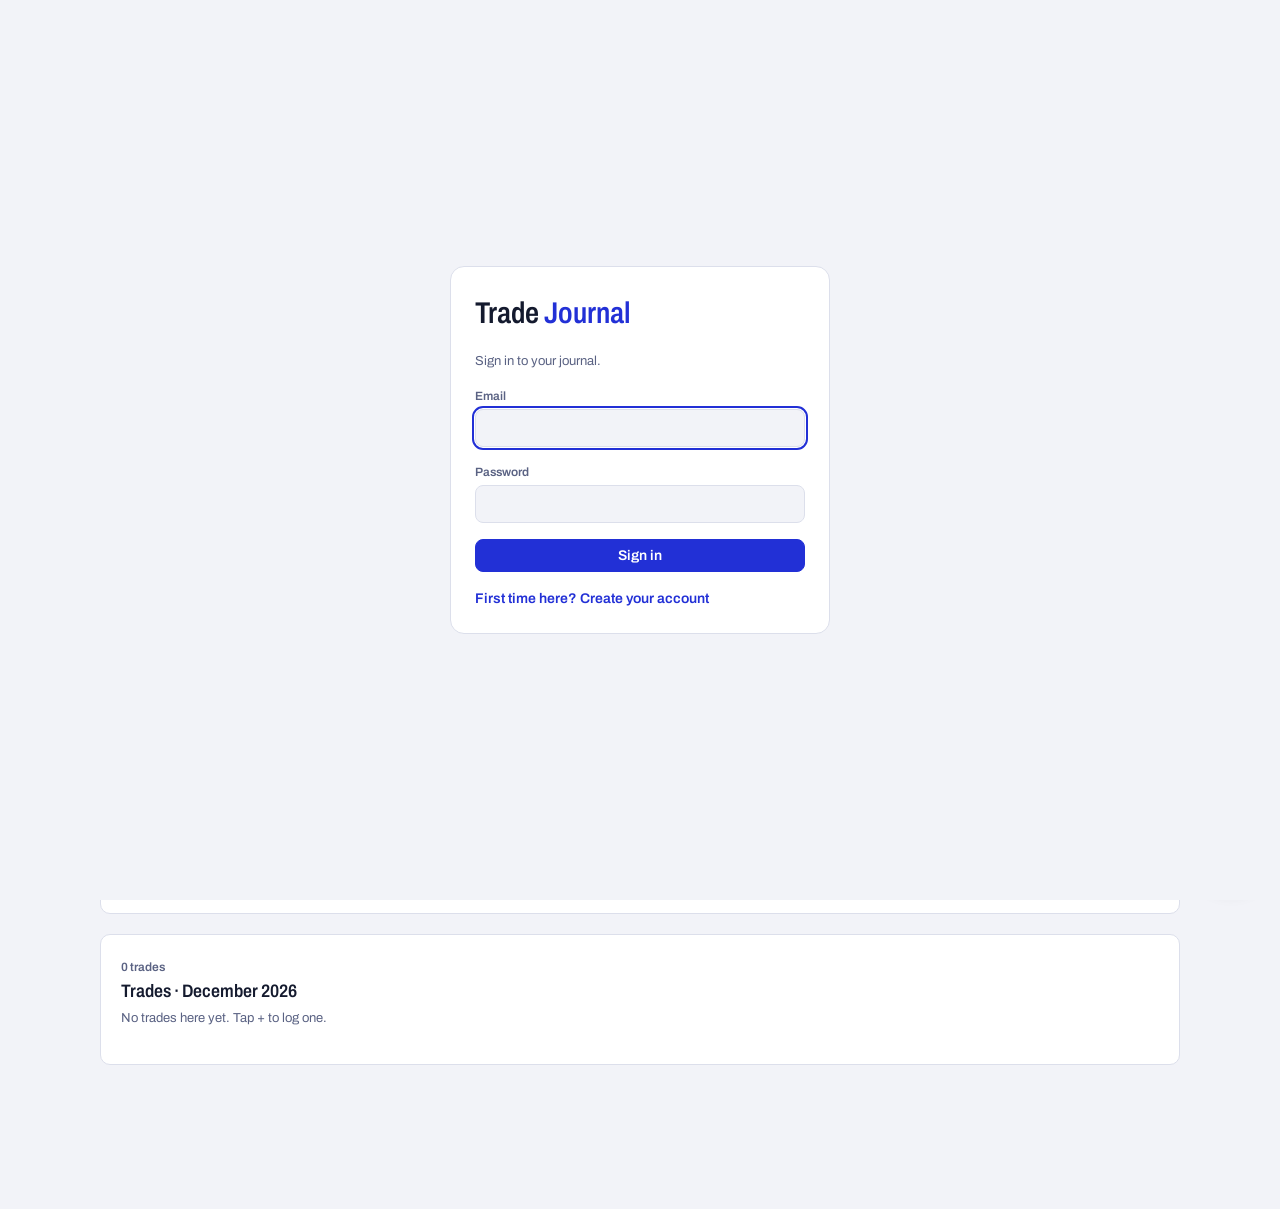
==== commit e5eb019a: "Release 1.3.64 Co-Authored-By: Claude Sonnet 5.5 <noreply@anthropic.com>" ====
--- a/index.html
+++ b/index.html
@@ -276,21 +276,9 @@
                     </div>
                   </div>
                 </div>
-                <div class="s12w" hidden>
-                  <div class="fields">
-                    <div class="f">
-                      <span>Pattern <em class="opt">optional</em></span>
-                      <div class="segs" id="seg-s12bm"></div>
-                    </div>
-                  </div>
-                </div>
-                <div class="s12a" hidden>
-                  <div class="fields">
-                    <div class="f">
-                      <span>Back to previous structure</span>
-                      <div class="segs" id="seg-s12ret"></div>
-                    </div>
-                  </div>
+                <div class="f" style="margin-bottom: 10px">
+                  <span id="sPros12Lbl">Pros</span>
+                  <div class="ms" id="sPros12" data-kind="for"></div>
                 </div>
                 <div class="shots" style="margin-top: 12px">
                   <div class="shot">
@@ -329,7 +317,7 @@
                 <div class="sA">
                   <div class="fields">
                     <div class="f">
-                      <span>BM</span>
+                      <span>BM type</span>
                       <div class="segs" id="seg-s6bm"></div>
                     </div>
                   </div>
@@ -337,10 +325,14 @@
                 <div class="sB">
                   <div class="fields">
                     <div class="f">
-                      <span>Back to previous MS</span>
+                      <span>Returned to</span>
                       <div class="segs" id="seg-s6ret"></div>
                     </div>
                   </div>
+                </div>
+                <div class="f" style="margin-bottom: 10px">
+                  <span id="sPros6Lbl">Pros</span>
+                  <div class="ms" id="sPros6" data-kind="for"></div>
                 </div>
                 <div class="shots" style="margin-top: 12px">
                   <div class="shot">
@@ -411,6 +403,19 @@
                       ><label class="seg msno"
                         ><input type="radio" name="s1mss" value="against" /><span>✗ Against</span></label
                       >
+                    </div>
+                  </div>
+                </div>
+                <div class="sB">
+                  <div class="fields" style="margin-bottom: 10px">
+                    <div class="f">
+                      <span>Bullish CC <em class="opt">required in Phase B</em></span>
+                      <div class="mstf" role="radiogroup" aria-label="Monthly bullish candle close">
+                        <label class="seg msok"><input type="radio" name="s1ccm" value="for" /><span>✓ Yes</span></label
+                        ><label class="seg msno"
+                          ><input type="radio" name="s1ccm" value="against" /><span>✗ No</span></label
+                        >
+                      </div>
                     </div>
                   </div>
                 </div>
@@ -587,7 +592,18 @@
                 ><small class="hint" style="margin:0" id="f2WNum"></small
                 ><button type="button" class="btn small ghost" id="f2WNext">Skip ›</button></span
               >
-              <button type="button" class="btn small ghost closex" data-closesheet2>Close</button>
+              <span class="fhr"
+                ><a
+                  class="btn small ghost tvrp"
+                  id="f2Replay"
+                  target="_blank"
+                  rel="noopener"
+                  hidden
+                  title="Open the 4H chart on TradingView; with the extension, bar replay starts at the trade's close date"
+                  >Replay ↗</a
+                ><button type="button" class="btn small ghost" id="f2ViewCharts" hidden></button
+                ><button type="button" class="btn small ghost closex" data-closesheet2>Close</button></span
+              >
             </div>
             <p class="hint" id="f2Stale" hidden>
               This trade was saved elsewhere. <button type="button" class="btn small" id="f2Reload">Load the saved version</button>
@@ -646,16 +662,6 @@
                 </button>
               </legend>
               <p class="scoreline" id="f2Score"></p>
-              <button type="button" class="btn small ghost f2charts" id="f2ViewCharts" hidden></button>
-              <a
-                class="btn small ghost f2charts tvrp"
-                id="f2Replay"
-                target="_blank"
-                rel="noopener"
-                hidden
-                title="Open the 4H chart on TradingView; with the extension, bar replay starts at the trade's close date"
-                >Replay ↗</a
-              >
               <div class="fields">
                 <div class="f">
                   <span>Setup</span>
@@ -1190,6 +1196,12 @@
         <button class="btn primary" type="submit" id="aGo">Sign in</button>
         <button type="button" class="linkbtn" id="aMode">First time here? Create your account</button>
       </form>
+      <div class="authbox" id="pendBox" hidden>
+        <h1>Trade <span>Journal</span></h1>
+        <p class="hint">Your account is waiting for approval. You can use the journal as soon as it is approved; this page checks by itself.</p>
+        <button class="btn primary" type="button" id="pendCheck">Check now</button>
+        <button type="button" class="linkbtn" id="pendOut">Sign out</button>
+      </div>
     </div>
     <script src="config.js"></script>
     <script src="supabase.js"></script>
--- a/css/app.css
+++ b/css/app.css
@@ -16,6 +16,7 @@
   --line: #dcdfeb;
   --soft: #eceef6;
   --accent: #2230d6;
+  --on-fill: #fff; /* text on accent, bt and live fills */
   --bt: #2230d6;
   --live: #d0601b;
   --good: #1d8657;
@@ -43,6 +44,7 @@
     --line: #283050;
     --soft: #1d2238;
     --accent: #8590ff;
+    --on-fill: #0e1120; /* dark accents are pastel: white text fails contrast */
     --bt: #8590ff;
     --live: #f08c4c;
     --good: #43c088;
@@ -68,6 +70,7 @@
   --line: #283050;
   --soft: #1d2238;
   --accent: #8590ff;
+  --on-fill: #0e1120; /* dark accents are pastel: white text fails contrast */
   --bt: #8590ff;
   --live: #f08c4c;
   --good: #43c088;
@@ -92,6 +95,7 @@
   --line: #24242a;
   --soft: #151518;
   --accent: #8590ff;
+  --on-fill: #0e1120; /* dark accents are pastel: white text fails contrast */
   --bt: #8590ff;
   --live: #f08c4c;
   --good: #43c088;
@@ -254,6 +258,7 @@
   display: grid;
   gap: 20px;
   padding-top: 20px;
+  padding-bottom: 96px; /* room for the + button */
 }
 .panel {
   background: var(--surface);
@@ -1576,7 +1581,7 @@
 .rvb.on {
   background: var(--accent);
   border-color: var(--accent);
-  color: #fff;
+  color: var(--on-fill);
 }
 .rvb.ok.on {
   background: var(--good);
@@ -1633,7 +1638,7 @@
 }
 .rvdots .on {
   background: var(--accent);
-  color: #fff;
+  color: var(--on-fill);
 }
 .rvdots .done {
   color: var(--ink);
@@ -1834,7 +1839,7 @@
 .ms-list li[aria-selected="true"] .box.extra {
   background: var(--accent);
   border-color: var(--accent);
-  color: #fff;
+  color: var(--on-fill);
 }
 @media (max-width: 620px) {
   .grline {
@@ -1960,17 +1965,17 @@
 .btn.primary {
   background: var(--accent);
   border-color: var(--accent);
-  color: #fff;
+  color: var(--on-fill);
 }
 .btn.liveb {
   background: var(--live);
   border-color: var(--live);
-  color: #fff;
+  color: var(--on-fill);
 }
 .btn.btb {
   background: var(--bt);
   border-color: var(--bt);
-  color: #fff;
+  color: var(--on-fill);
 }
 .btn.ghost {
   background: none;
@@ -2135,6 +2140,7 @@
   padding: 8px;
   max-height: min(420px, 70vh);
   overflow-y: auto;
+  overscroll-behavior: contain; /* reaching the end does not scroll the page behind */
 }
 .fpg {
   display: grid;
@@ -2603,7 +2609,7 @@
 label.seg input:checked + span {
   background: var(--accent);
   border-color: var(--accent);
-  color: #fff;
+  color: var(--on-fill);
 }
 .mode-live label.seg input:checked + span {
   background: var(--live);
@@ -2661,6 +2667,7 @@
   justify-content: center;
   align-items: flex-start;
   overflow-y: auto;
+  overscroll-behavior: contain; /* reaching the end does not scroll the page behind */
   padding: calc(24px + env(safe-area-inset-top, 0px)) max(12px, env(safe-area-inset-right, 0px)) 0
     max(12px, env(safe-area-inset-left, 0px));
 }
@@ -2711,10 +2718,13 @@
   border-radius: 50%;
   border: 0;
   background: var(--live);
-  color: #fff;
+  color: var(--on-fill);
   font: 400 34px/1 var(--body);
   cursor: pointer;
   box-shadow: 0 6px 20px color-mix(in srgb, var(--ink) 30%, transparent);
+}
+body:has(.sheet:not([hidden])) .fab {
+  display: none;
 }
 .fab.btmode {
   background: var(--bt);
@@ -3239,6 +3249,7 @@
   z-index: 6;
   max-height: 264px;
   overflow-y: auto;
+  overscroll-behavior: contain; /* reaching the end does not scroll the page behind */
   margin: 0;
   padding: 4px;
   list-style: none;
@@ -4050,7 +4061,7 @@
     display: none;
   }
   nav[role="tablist"] button {
-    padding: 10px 4px;
+    padding: 10px 10px;
     font-size: 13.5px;
     min-width: 0;
   }
@@ -4534,7 +4545,8 @@
   }
   nav {
     gap: 0;
-    overflow: hidden;
+    overflow-x: auto;
+    scrollbar-width: none;
   }
   nav button {
     padding: 10px 8px;
@@ -5137,8 +5149,18 @@
     width: 100%;
   }
 }
-.f2charts {
-  margin: 0 0 12px;
+.fhr {
+  margin-left: auto;
+  display: flex;
+  align-items: center;
+  gap: 8px;
+}
+/* a link and buttons side by side: the same line height, so they are the same size */
+.fhr .btn {
+  display: inline-flex;
+  align-items: center;
+  line-height: 1.2;
+  text-decoration: none;
 }
 .rvfilt {
   margin-top: 16px;
